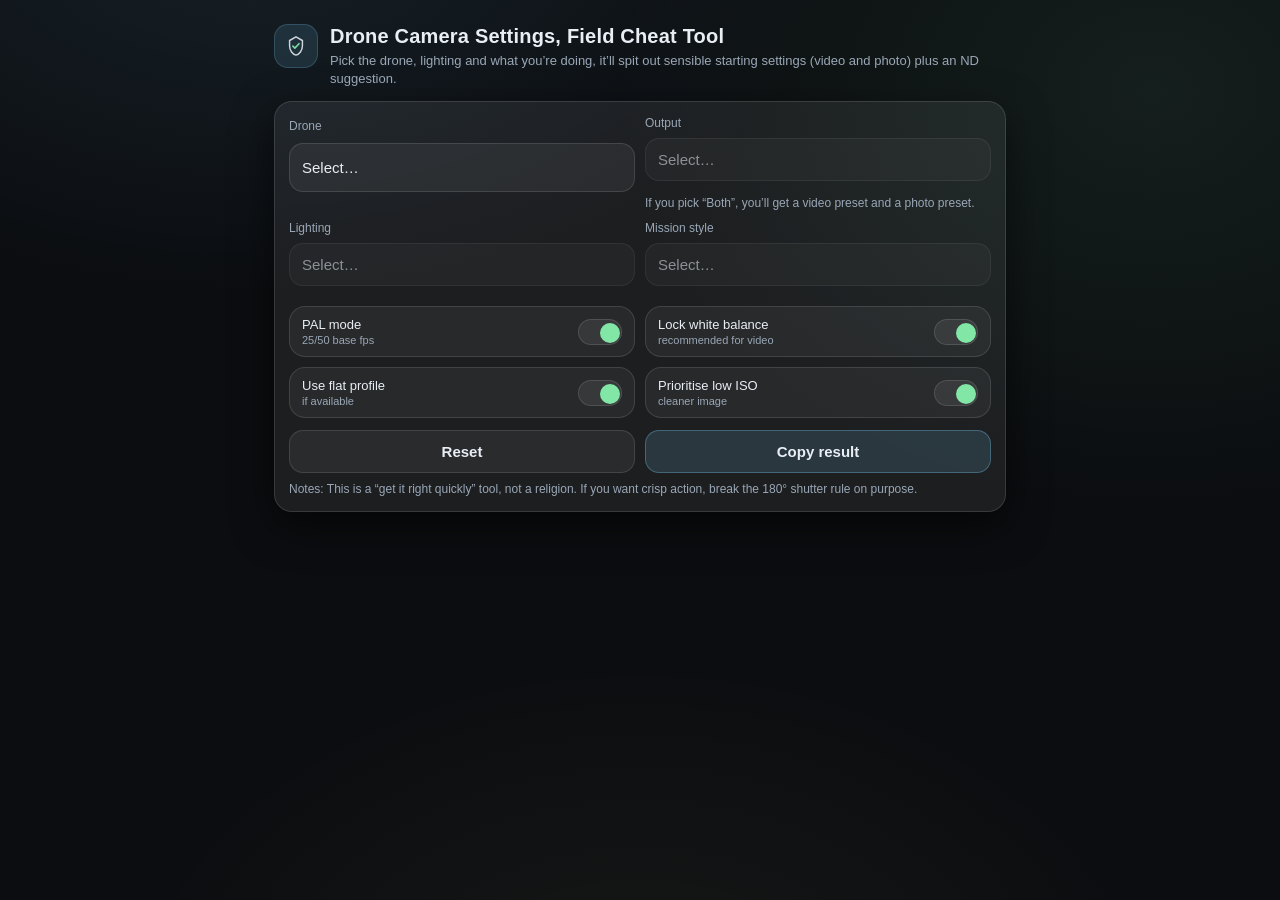
==== index.html @ ad748550 "Create index.html" ====
<!doctype html>
<html lang="en-GB">
<head>
  <meta charset="utf-8" />
  <meta name="viewport" content="width=device-width, initial-scale=1" />
  <title>Drone Camera Settings Field Tool</title>
  <meta name="theme-color" content="#0b0d10" />

  <style>
    :root{
      --bg:#0b0d10;
      --fg:#e9eef5;
      --muted:#9aa7b6;
      --card:rgba(255,255,255,0.07);
      --card2:rgba(255,255,255,0.05);
      --border:rgba(255,255,255,0.12);
      --accent:#7dd3fc;
      --ok:#86efac;
      --warn:#fde68a;
      --bad:#fca5a5;
      --shadow: 0 14px 40px rgba(0,0,0,.55);
      --radius: 18px;
    }

    *{ box-sizing:border-box; }
    html,body{ height:100%; }
    body{
      margin:0;
      font-family: -apple-system, BlinkMacSystemFont, "Segoe UI", Roboto, Inter, Helvetica, Arial, sans-serif;
      background:
        radial-gradient(1100px 700px at 20% -10%, rgba(125,211,252,.10), transparent 55%),
        radial-gradient(900px 700px at 90% 10%, rgba(134,239,172,.08), transparent 60%),
        radial-gradient(900px 700px at 50% 120%, rgba(253,230,138,.06), transparent 60%),
        var(--bg);
      color: var(--fg);
    }

    .wrap{
      max-width: 760px;
      margin: 0 auto;
      padding: 18px 14px 28px;
    }

    header{
      display:flex;
      align-items:flex-start;
      gap:12px;
      margin: 6px 0 14px;
    }

    .badge{
      width:44px; height:44px;
      border-radius: 14px;
      background: rgba(125,211,252,.12);
      border: 1px solid rgba(125,211,252,.20);
      display:grid;
      place-items:center;
      flex: 0 0 auto;
    }
    .badge svg{ opacity:.95 }

    h1{
      font-size: 18px;
      margin:0;
      line-height: 1.2;
      letter-spacing: .2px;
    }
    .sub{
      margin:4px 0 0;
      color: var(--muted);
      font-size: 13px;
      line-height: 1.35;
    }

    .card{
      background: var(--card);
      border: 1px solid var(--border);
      border-radius: var(--radius);
      box-shadow: var(--shadow);
      padding: 14px;
    }

    .grid{
      display:grid;
      grid-template-columns: 1fr;
      gap: 10px;
    }

    .row{
      display:grid;
      grid-template-columns: 1fr;
      gap: 8px;
    }

    label{
      font-size: 12px;
      color: var(--muted);
      display:flex;
      align-items:center;
      justify-content:space-between;
      gap: 10px;
    }

    select, button, input[type="text"]{
      width:100%;
      appearance:none;
      border-radius: 14px;
      border: 1px solid var(--border);
      background: rgba(255,255,255,0.06);
      color: var(--fg);
      padding: 12px 12px;
      font-size: 15px;
      outline: none;
    }

    select:disabled{
      opacity: .55;
    }

    .hint{
      font-size: 12px;
      color: var(--muted);
      margin-top: 6px;
      line-height: 1.35;
    }

    .toggles{
      display:grid;
      grid-template-columns: 1fr 1fr;
      gap: 10px;
      margin-top: 10px;
    }

    .toggle{
      background: var(--card2);
      border: 1px solid var(--border);
      border-radius: 16px;
      padding: 10px 12px;
      display:flex;
      align-items:center;
      justify-content:space-between;
      gap: 10px;
      min-height: 48px;
    }
    .toggle .t-title{
      display:flex;
      flex-direction:column;
      gap:2px;
    }
    .toggle .t-title span:first-child{
      font-size: 13px;
      color: var(--fg);
    }
    .toggle .t-title span:last-child{
      font-size: 11px;
      color: var(--muted);
    }

    .switch{
      position:relative;
      width: 44px;
      height: 26px;
      border-radius: 999px;
      border: 1px solid var(--border);
      background: rgba(255,255,255,0.07);
      flex: 0 0 auto;
    }
    .switch input{
      opacity:0;
      width:0; height:0;
      position:absolute;
    }
    .knob{
      position:absolute;
      top: 3px; left: 3px;
      width: 20px; height: 20px;
      border-radius: 999px;
      background: rgba(233,238,245,.92);
      transition: transform .18s ease;
    }
    .switch input:checked + .knob{
      transform: translateX(18px);
      background: rgba(134,239,172,.95);
    }

    .actions{
      display:flex;
      gap: 10px;
      margin-top: 12px;
    }
    .btn{
      cursor:pointer;
      border: 1px solid rgba(125,211,252,.30);
      background: rgba(125,211,252,.14);
      font-weight: 600;
    }
    .btn.secondary{
      border-color: var(--border);
      background: rgba(255,255,255,0.06);
      font-weight: 600;
    }
    .btn:active{ transform: translateY(1px); }

    .result{
      margin-top: 12px;
      padding: 14px;
      border-radius: var(--radius);
      border: 1px solid var(--border);
      background: rgba(0,0,0,.22);
    }

    .result h2{
      margin:0 0 10px;
      font-size: 15px;
      letter-spacing: .2px;
    }

    .chips{
      display:flex;
      flex-wrap: wrap;
      gap: 8px;
      margin-bottom: 10px;
    }
    .chip{
      font-size: 12px;
      padding: 6px 10px;
      border-radius: 999px;
      border: 1px solid var(--border);
      background: rgba(255,255,255,0.06);
      color: var(--fg);
    }
    .chip.ok{ border-color: rgba(134,239,172,.35); background: rgba(134,239,172,.12); }
    .chip.warn{ border-color: rgba(253,230,138,.35); background: rgba(253,230,138,.10); }
    .chip.bad{ border-color: rgba(252,165,165,.35); background: rgba(252,165,165,.10); }

    .kv{
      display:grid;
      grid-template-columns: 1fr;
      gap: 8px;
    }
    .kv .line{
      display:flex;
      justify-content:space-between;
      gap: 10px;
      padding: 10px 12px;
      border-radius: 14px;
      background: rgba(255,255,255,0.05);
      border: 1px solid rgba(255,255,255,0.08);
    }
    .k{
      color: var(--muted);
      font-size: 13px;
    }
    .v{
      font-size: 14px;
      font-weight: 650;
      text-align:right;
    }

    .notes{
      margin-top: 10px;
      font-size: 13px;
      line-height: 1.45;
      color: var(--muted);
    }

    .small{
      font-size: 12px;
      color: var(--muted);
      margin-top: 8px;
      line-height: 1.35;
    }

    @media (min-width: 720px){
      h1{ font-size: 20px; }
      .grid{ grid-template-columns: 1fr 1fr; }
      .row.full{ grid-column: 1 / -1; }
      .kv{ grid-template-columns: 1fr 1fr; }
    }
  </style>
</head>

<body>
  <div class="wrap">
    <header>
      <div class="badge" aria-hidden="true">
        <svg width="22" height="22" viewBox="0 0 24 24" fill="none">
          <path d="M12 2l7 4v6c0 5-3.5 9-7 10-3.5-1-7-5-7-10V6l7-4z" stroke="rgba(233,238,245,.92)" stroke-width="1.6"/>
          <path d="M8.6 12.2l2.1 2.1 4.6-4.8" stroke="rgba(134,239,172,.95)" stroke-width="1.8" stroke-linecap="round" stroke-linejoin="round"/>
        </svg>
      </div>
      <div>
        <h1>Drone Camera Settings, Field Cheat Tool</h1>
        <p class="sub">Pick the drone, lighting and what you’re doing, it’ll spit out sensible starting settings (video and photo) plus an ND suggestion.</p>
      </div>
    </header>

    <div class="card">
      <div class="grid">
        <div class="row">
          <label for="drone">Drone</label>
          <select id="drone">
            <option value="">Select…</option>
            <option value="mini1">Mavic Mini Mk1</option>
            <option value="neo2">Neo Mk2</option>
            <option value="mini3p">Mini 3 Pro</option>
            <option value="mini5p">Mini 5 Pro</option>
            <option value="m4dt">Matrice 4DT</option>
          </select>
          <div id="droneHint" class="hint"></div>
        </div>

        <div class="row">
          <label for="mode">Output</label>
          <select id="mode" disabled>
            <option value="">Select…</option>
            <option value="video">Video</option>
            <option value="photo">Photo</option>
            <option value="both">Both</option>
          </select>
          <div class="hint">If you pick “Both”, you’ll get a video preset and a photo preset.</div>
        </div>

        <div class="row">
          <label for="lighting">Lighting</label>
          <select id="lighting" disabled>
            <option value="">Select…</option>
            <option value="bright">Bright sun / snow glare</option>
            <option value="mixed">Sun + clouds (changeable)</option>
            <option value="overcast">Overcast</option>
            <option value="golden">Golden hour</option>
            <option value="dusk">Dusk / low light</option>
            <option value="night">Night (street lights etc.)</option>
          </select>
        </div>

        <div class="row">
          <label for="mission">Mission style</label>
          <select id="mission" disabled>
            <option value="">Select…</option>
            <option value="cinematic">Cinematic (slow, smooth)</option>
            <option value="trackingSlow">Tracking subject (walking, gentle follow)</option>
            <option value="trackingFast">Tracking subject (cars, fast movement)</option>
            <option value="actionCrisp">Action crisp (short shutter, less blur)</option>
            <option value="landscapePhoto">Landscape / stills</option>
            <option value="nightVideo">Night video (accept limitations)</option>
          </select>
        </div>

        <div class="row full">
          <div class="toggles">
            <div class="toggle" title="PAL prefers 25/50 fps, NTSC prefers 30/60 fps.">
              <div class="t-title">
                <span>PAL mode</span>
                <span>25/50 base fps</span>
              </div>
              <label class="switch" aria-label="PAL mode">
                <input id="palToggle" type="checkbox" checked />
                <span class="knob"></span>
              </label>
            </div>

            <div class="toggle" title="Lock white balance for video to avoid colour shifts mid-clip.">
              <div class="t-title">
                <span>Lock white balance</span>
                <span>recommended for video</span>
              </div>
              <label class="switch" aria-label="Lock white balance">
                <input id="wbToggle" type="checkbox" checked />
                <span class="knob"></span>
              </label>
            </div>

            <div class="toggle" title="Use D-Log M / D-Cinelike if the drone supports it, otherwise normal.">
              <div class="t-title">
                <span>Use flat profile</span>
                <span>if available</span>
              </div>
              <label class="switch" aria-label="Use flat profile">
                <input id="flatToggle" type="checkbox" checked />
                <span class="knob"></span>
              </label>
            </div>

            <div class="toggle" title="If on, we will favour keeping ISO down and suggest ND more aggressively for video.">
              <div class="t-title">
                <span>Prioritise low ISO</span>
                <span>cleaner image</span>
              </div>
              <label class="switch" aria-label="Prioritise low ISO">
                <input id="isoToggle" type="checkbox" checked />
                <span class="knob"></span>
              </label>
            </div>
          </div>
        </div>
      </div>

      <div class="actions">
        <button id="resetBtn" class="btn secondary" type="button">Reset</button>
        <button id="copyBtn" class="btn" type="button" disabled>Copy result</button>
      </div>

      <div id="result" class="result" style="display:none;">
        <h2>Recommended starting settings</h2>
        <div id="chips" class="chips"></div>
        <div class="kv" id="kv"></div>
        <div class="notes" id="notes"></div>
        <div class="small" id="specs"></div>
      </div>

      <div class="small">
        Notes: This is a “get it right quickly” tool, not a religion. If you want crisp action, break the 180° shutter rule on purpose.
      </div>
    </div>
  </div>

  <script>
    // ------------------------------------------------------------
    // Drone spec notes (from DJI official support/spec pages where possible)
    // Keep these as "guidance", not gospel.
    // ------------------------------------------------------------
    const DRONES = {
      mini1: {
        name: "Mavic Mini Mk1",
        sensor: "1/2.3\" CMOS, 12MP",
        aperture: "f/2.8 (fixed)",
        log: "No (normal profile)",
        maxVideo: "2.7K 25/30, 1080p up to 60",
        nd: "Aftermarket only",
        notes: "Great for daylight, keep ISO low. 2.7K is your quality ceiling.",
        photoRaw: "No RAW (JPEG only on Mk1 in DJI Fly)",
        wbTip: "Lock WB for video to avoid pulsing colour."
      },
      neo2: {
        name: "Neo Mk2",
        sensor: "1/2\" CMOS, 12MP",
        aperture: "f/2.2 (fixed)",
        log: "Unknown/limited (treat as normal profile)",
        maxVideo: "4K up to 60",
        nd: "Aftermarket available",
        notes: "Small drone, small sensor, it’s a daylight/social tool. Don’t chase miracles at night.",
        photoRaw: "Likely JPEG (check your app options)",
        wbTip: "Lock WB if you can, Neo-style cameras can drift on Auto."
      },
      mini3p: {
        name: "Mini 3 Pro",
        sensor: "1/1.3\" CMOS",
        aperture: "f/1.7 (fixed)",
        log: "D-Cinelike (yes), D-Log (no)",
        maxVideo: "4K up to 60",
        nd: "Aftermarket / third-party",
        notes: "Very capable. f/1.7 means you’ll want ND fast in daylight if using 180° shutter.",
        photoRaw: "RAW supported (DNG)",
        wbTip: "Lock WB for clean grading, especially in D-Cinelike."
      },
      mini5p: {
        name: "Mini 5 Pro",
        sensor: "1\" CMOS, 50MP",
        aperture: "f/1.8 (fixed)",
        log: "D-Log M / HLG (per DJI specs)",
        maxVideo: "Up to 4K (high fps supported)",
        nd: "DJI Fly More ND kit (assumed available)",
        notes: "Big sensor for a mini, still benefits from ND to keep motion natural.",
        photoRaw: "RAW supported",
        wbTip: "Lock WB, shoot flat if you’ll grade."
      },
      m4dt: {
        name: "Matrice 4DT",
        sensor: "Multi-camera payload (wide + tele variants)",
        aperture: "Depends on camera (some very wide apertures)",
        log: "Enterprise profiles vary",
        maxVideo: "Depends on camera",
        nd: "Typically no consumer ND workflow, expose carefully",
        notes: "Treat as an ops platform. For ‘pretty’ footage, keep it conservative and stable.",
        photoRaw: "Depends on capture mode",
        wbTip: "Lock WB if you’re producing client-facing video clips."
      }
    };

    // ------------------------------------------------------------
    // UI elements
    // ------------------------------------------------------------
    const elDrone = document.getElementById("drone");
    const elMode = document.getElementById("mode");
    const elLighting = document.getElementById("lighting");
    const elMission = document.getElementById("mission");
    const elDroneHint = document.getElementById("droneHint");

    const palToggle = document.getElementById("palToggle");
    const wbToggle = document.getElementById("wbToggle");
    const flatToggle = document.getElementById("flatToggle");
    const isoToggle = document.getElementById("isoToggle");

    const result = document.getElementById("result");
    const chips = document.getElementById("chips");
    const kv = document.getElementById("kv");
    const notes = document.getElementById("notes");
    const specs = document.getElementById("specs");

    const resetBtn = document.getElementById("resetBtn");
    const copyBtn = document.getElementById("copyBtn");

    // ------------------------------------------------------------
    // Helpers
    // ------------------------------------------------------------
    function clamp(n, min, max){ return Math.max(min, Math.min(max, n)); }

    function roundShutter(target){
      // Round to common shutter values used on DJI
      const common = [30,40,50,60,80,100,120,160,200,240,250,320,400,500,640,800,1000,1600,2000,3200,4000,8000];
      // target is denominator (e.g. 50 -> 1/50)
      let best = common[0];
      let bestDiff = Math.abs(common[0] - target);
      for (const v of common){
        const d = Math.abs(v - target);
        if (d < bestDiff){ best = v; bestDiff = d; }
      }
      return best;
    }

    function baseFps(){
      // PAL: 25/50. NTSC: 30/60.
      return palToggle.checked ? 25 : 30;
    }

    function fmtShutter(den){ return `1/${den}`; }

    function chip(text, kind){
      const div = document.createElement("div");
      div.className = `chip ${kind || ""}`.trim();
      div.textContent = text;
      return div;
    }

    function line(k, v){
      const div = document.createElement("div");
      div.className = "line";
      div.innerHTML = `<div class="k">${k}</div><div class="v">${v}</div>`;
      return div;
    }

    function supportsFlatProfile(droneKey){
      const log = (DRONES[droneKey]?.log || "").toLowerCase();
      return log.includes("d-log") || log.includes("d-cinelike") || log.includes("hlg");
    }

    function pickProfile(droneKey){
      if (!flatToggle.checked) return "Normal";
      if (!supportsFlatProfile(droneKey)) return "Normal";
      // Prefer D-Log M if available, else D-Cinelike, else HLG.
      const log = DRONES[droneKey].log || "";
      if (log.includes("D-Log M") || log.toLowerCase().includes("d-log m")) return "D-Log M";
      if (log.toLowerCase().includes("d-cinelike")) return "D-Cinelike";
      if (log.toLowerCase().includes("hlg")) return "HLG";
      return "Normal";
    }

    function wbSuggestion(lighting){
      if (!wbToggle.checked) return "Auto (not recommended for video)";
      // Rough Kelvin starting points
      switch(lighting){
        case "bright": return "Lock WB ~5600K (sunny)";
        case "mixed": return "Lock WB ~5600–6000K (pick one and stick to it)";
        case "overcast": return "Lock WB ~6500K (cloudy)";
        case "golden": return "Lock WB ~4500–5200K (golden hour)";
        case "dusk": return "Lock WB ~4200–5200K (tweak to taste)";
        case "night": return "Lock WB ~3200–4200K (street lights vary)";
        default: return "Lock white balance";
      }
    }

    function ndSuggestion(lighting, mission, droneKey){
      // Simple, field-usable ND table. Assumes fixed aperture and 180° shutter in daylight.
      // If user picks crisp action (short shutter), ND may be reduced.
      const hasConsumerNDKit = (droneKey === "mini5p");
      const wantsCrisp = (mission === "actionCrisp");
      const wantsNight = (lighting === "night" || lighting === "dusk");

      if (wantsNight) return "No ND (remove filters, keep light)";

      let nd;
      switch(lighting){
        case "bright":
          nd = wantsCrisp ? "ND16–ND32" : "ND32–ND64";
          break;
        case "mixed":
          nd = wantsCrisp ? "ND8–ND16" : "ND16–ND32";
          break;
        case "overcast":
          nd = wantsCrisp ? "ND4–ND8" : "ND8–ND16";
          break;
        case "golden":
          nd = wantsCrisp ? "ND4" : "ND4–ND8";
          break;
        default:
          nd = "No ND";
      }

      if (hasConsumerNDKit){
        return `${nd} (from Fly More ND kit where possible)`;
      }
      return `${nd} (if you have one)`;
    }

    function isoSuggestion(lighting, mission, droneKey){
      // Conservative ISO guidance; small sensors suffer quickly.
      // Mini 5 Pro + Mini 3 Pro can tolerate a bit more, still keep it sensible.
      const biggishSensor = (droneKey === "mini3p" || droneKey === "mini5p");
      const night = (lighting === "night");
      const dusk = (lighting === "dusk");
      const overcast = (lighting === "overcast" || lighting === "mixed");
      const bright = (lighting === "bright" || lighting === "golden");

      if (bright) return "ISO 100 (cap 200 if Auto)";

      if (overcast){
        return biggishSensor ? "ISO 100–400" : "ISO 100–200 (try to stay low)";
      }

      if (dusk){
        return biggishSensor ? "ISO 400–800 (cap 800)" : "ISO 200–800 (cap 800, accept noise)";
      }

      if (night){
        return biggishSensor ? "ISO 800–1600 (cap 1600 if possible)" : "ISO 800+ (expect noise, keep motion slow)";
      }

      return "ISO 100–400";
    }

    function pickFps(mission, droneKey){
      const base = baseFps();

      // Basic intent:
      // - Cinematic / tracking slow / night: base fps (25 or 30)
      // - Tracking fast: double base (50 or 60) if likely available
      // - Crisp action: double base (50/60) or higher if available, but we won’t assume
      // - Landscape photo: n/a
      if (mission === "landscapePhoto") return null;

      if (mission === "trackingFast" || mission === "actionCrisp"){
        return base * 2; // 50/60
      }

      // For Neo 2 etc, base is fine.
      return base;
    }

    function shutterForMission(fps, mission){
      if (!fps) return null;

      // 180° shutter by default: 1/(2*fps)
      const cinematicDen = roundShutter(2 * fps);

      // If crisp action, shorten shutter: roughly 1/(4*fps) as a starting point
      if (mission === "actionCrisp"){
        const crispDen = roundShutter(4 * fps);
        return { den: crispDen, rule: "Crisp action (short shutter)" };
      }

      // Night video: keep 180° to preserve light, even accept blur
      if (mission === "nightVideo"){
        return { den: cinematicDen, rule: "Night (stick near 180° for light)" };
      }

      return { den: cinematicDen, rule: "180° rule (natural motion blur)" };
    }

    function exposureNotes(lighting, mission){
      const arr = [];
      if (lighting === "bright") arr.push("Watch highlights (snow/sky), use zebras/histogram if you’ve got them.");
      if (lighting === "mixed") arr.push("Set exposure for the subject, not the brightest cloud, re-check every few minutes.");
      if (lighting === "night") arr.push("Fly slower than feels natural, avoid fast yaw, it turns into mush quickly.");
      if (mission === "cinematic") arr.push("Use slow yaw, gentle stick curves, and keep gimbal movement lazy.");
      if (mission === "trackingFast") arr.push("Prioritise keeping the subject exposed, background can clip if needed.");
      if (mission === "actionCrisp") arr.push("Short shutter can look ‘staccato’, that’s the point.");
      return arr;
    }

    function photoPreset(lighting, droneKey){
      // Straightforward photo guidance.
      const raw = DRONES[droneKey]?.photoRaw || "Depends on model";
      const base = [];
      base.push(["Format", raw.includes("RAW") ? "RAW (DNG) if available" : "Highest quality available"]);
      base.push(["ISO", "ISO 100 (raise only if you must)"]);
      base.push(["WB", lighting === "night" ? "Try 3200–4200K" : "Daylight/Cloudy to match scene"]);
      base.push(["Mode", "Single + AEB (3–5 frames) for HDR scenes"]);
      base.push(["Focus", "Tap to focus, then lock if possible"]);
      base.push(["Tip", "If it’s windy, take multiple shots and pick the sharpest."]);
      return base;
    }

    function buildResult(){
      const droneKey = elDrone.value;
      const mode = elMode.value;
      const lighting = elLighting.value;
      const mission = elMission.value;

      if (!droneKey || !mode || !lighting || !mission) {
        result.style.display = "none";
        copyBtn.disabled = true;
        return;
      }

      const d = DRONES[droneKey];
      const profile = pickProfile(droneKey);

      // Build chips
      chips.innerHTML = "";
      chips.appendChild(chip(d.name, "ok"));
      chips.appendChild(chip(palToggle.checked ? "PAL 25/50" : "NTSC 30/60", "warn"));
      chips.appendChild(chip(profile, supportsFlatProfile(droneKey) ? "ok" : "warn"));
      if (wbToggle.checked) chips.appendChild(chip("WB locked", "ok"));
      else chips.appendChild(chip("WB auto", "warn"));

      kv.innerHTML = "";
      notes.innerHTML = "";
      specs.textContent = "";

      const noteLines = [];

      // VIDEO preset
      if (mode === "video" || mode === "both"){
        const fps = pickFps(mission, droneKey);
        const shutter = shutterForMission(fps, mission);
        const iso = isoSuggestion(lighting, mission, droneKey);
        const nd = ndSuggestion(lighting, mission, droneKey);
        const wb = wbSuggestion(lighting);

        kv.appendChild(line("Video profile", profile));
        kv.appendChild(line("Frame rate", fps ? `${fps} fps` : "n/a"));
        kv.appendChild(line("Shutter speed", shutter ? `${fmtShutter(shutter.den)} (${shutter.rule})` : "n/a"));
        kv.appendChild(line("ISO target", iso));
        kv.appendChild(line("ND filter", nd));
        kv.appendChild(line("White balance", wb));

        if (isoToggle.checked){
          noteLines.push("Low ISO priority: if exposure is off, fix it with ND and shutter (within reason) before you start cranking ISO.");
        }
      }

      // PHOTO preset
      if (mode === "photo" || mode === "both"){
        const photo = photoPreset(lighting, droneKey);
        for (const [k,v] of photo){
          kv.appendChild(line(`Photo: ${k}`, v));
        }
      }

      // Common notes
      const exp = exposureNotes(lighting, mission);
      for (const n of exp) noteLines.push(n);

      // Drone-specific notes
      if (d.notes) noteLines.push(d.notes);

      // Add a couple of consistent “field rules”
      noteLines.push("If you’re grading later, expose to protect highlights, you can lift shadows more safely than clipped sky.");
      noteLines.push("Do a 3-second test clip, check it, then commit. Saves you flying home with regret.");

      notes.innerHTML = "<ul style='margin:8px 0 0; padding-left: 18px;'>" +
        noteLines.map(x => `<li>${x}</li>`).join("") +
        "</ul>";

      specs.textContent =
        `Camera notes: ${d.sensor} • ${d.aperture} • Max video: ${d.maxVideo} • Flat profile: ${d.log} • ND: ${d.nd}`;

      result.style.display = "block";
      copyBtn.disabled = false;

      // Save state for next time (handy in the field)
      const state = {
        droneKey, mode, lighting, mission,
        pal: palToggle.checked, wb: wbToggle.checked,
        flat: flatToggle.checked, iso: isoToggle.checked
      };
      try{ localStorage.setItem("fieldToolState", JSON.stringify(state)); }catch(e){}
    }

    function setEnabled(){
      elMode.disabled = !elDrone.value;
      elLighting.disabled = !elMode.value;
      elMission.disabled = !elLighting.value;

      if (!elDrone.value){
        elDroneHint.textContent = "";
      } else {
        const d = DRONES[elDrone.value];
        elDroneHint.textContent = `${d.sensor}, ${d.aperture}.`;
      }
    }

    function resetAll(){
      elDrone.value = "";
      elMode.value = "";
      elLighting.value = "";
      elMission.value = "";
      palToggle.checked = true;
      wbToggle.checked = true;
      flatToggle.checked = true;
      isoToggle.checked = true;

      setEnabled();
      buildResult();

      try{ localStorage.removeItem("fieldToolState"); }catch(e){}
    }

    function loadState(){
      try{
        const raw = localStorage.getItem("fieldToolState");
        if (!raw) return;
        const s = JSON.parse(raw);
        if (s.droneKey) elDrone.value = s.droneKey;
        setEnabled();
        if (s.mode) elMode.value = s.mode;
        setEnabled();
        if (s.lighting) elLighting.value = s.lighting;
        setEnabled();
        if (s.mission) elMission.value = s.mission;

        if (typeof s.pal === "boolean") palToggle.checked = s.pal;
        if (typeof s.wb === "boolean") wbToggle.checked = s.wb;
        if (typeof s.flat === "boolean") flatToggle.checked = s.flat;
        if (typeof s.iso === "boolean") isoToggle.checked = s.iso;

        buildResult();
      }catch(e){}
    }

    function copyResult(){
      const droneKey = elDrone.value;
      const mode = elMode.value;
      const lighting = elLighting.value;
      const mission = elMission.value;
      const d = DRONES[droneKey];
      const profile = pickProfile(droneKey);

      const parts = [];
      parts.push(`Drone: ${d.name}`);
      parts.push(`Output: ${mode}`);
      parts.push(`Lighting: ${elLighting.options[elLighting.selectedIndex].text}`);
      parts.push(`Mission: ${elMission.options[elMission.selectedIndex].text}`);
      parts.push(`System: ${palToggle.checked ? "PAL (25/50)" : "NTSC (30/60)"}`);
      parts.push(`Profile: ${profile}`);
      parts.push(`WB: ${wbSuggestion(lighting)}`);
      if (mode === "video" || mode === "both"){
        const fps = pickFps(mission, droneKey);
        const sh = shutterForMission(fps, mission);
        parts.push(`FPS: ${fps} fps`);
        parts.push(`Shutter: ${fmtShutter(sh.den)} (${sh.rule})`);
        parts.push(`ISO: ${isoSuggestion(lighting, mission, droneKey)}`);
        parts.push(`ND: ${ndSuggestion(lighting, mission, droneKey)}`);
      }
      if (mode === "photo" || mode === "both"){
        parts.push(`Photo: ISO 100, RAW if available, AEB for HDR scenes`);
      }

      const text = parts.join("\n");
      navigator.clipboard.writeText(text).then(() => {
        copyBtn.textContent = "Copied";
        setTimeout(() => copyBtn.textContent = "Copy result", 900);
      }).catch(() => {
        alert("Couldn’t copy (browser blocked). You can long-press and select text in the result area instead.");
      });
    }

    // ------------------------------------------------------------
    // Events
    // ------------------------------------------------------------
    elDrone.addEventListener("change", () => {
      setEnabled();
      // Clear downstream selections for sanity
      elMode.value = "";
      elLighting.value = "";
      elMission.value = "";
      setEnabled();
      buildResult();
    });

    elMode.addEventListener("change", () => {
      elLighting.value = "";
      elMission.value = "";
      setEnabled();
      buildResult();
    });

    elLighting.addEventListener("change", () => {
      elMission.value = "";
      setEnabled();
      buildResult();
    });

    elMission.addEventListener("change", buildResult);

    [palToggle, wbToggle, flatToggle, isoToggle].forEach(t => t.addEventListener("change", buildResult));

    resetBtn.addEventListener("click", resetAll);
    copyBtn.addEventListener("click", copyResult);

    // Initial enable state + load saved state
    setEnabled();
    loadState();
  </script>
</body>
</html>
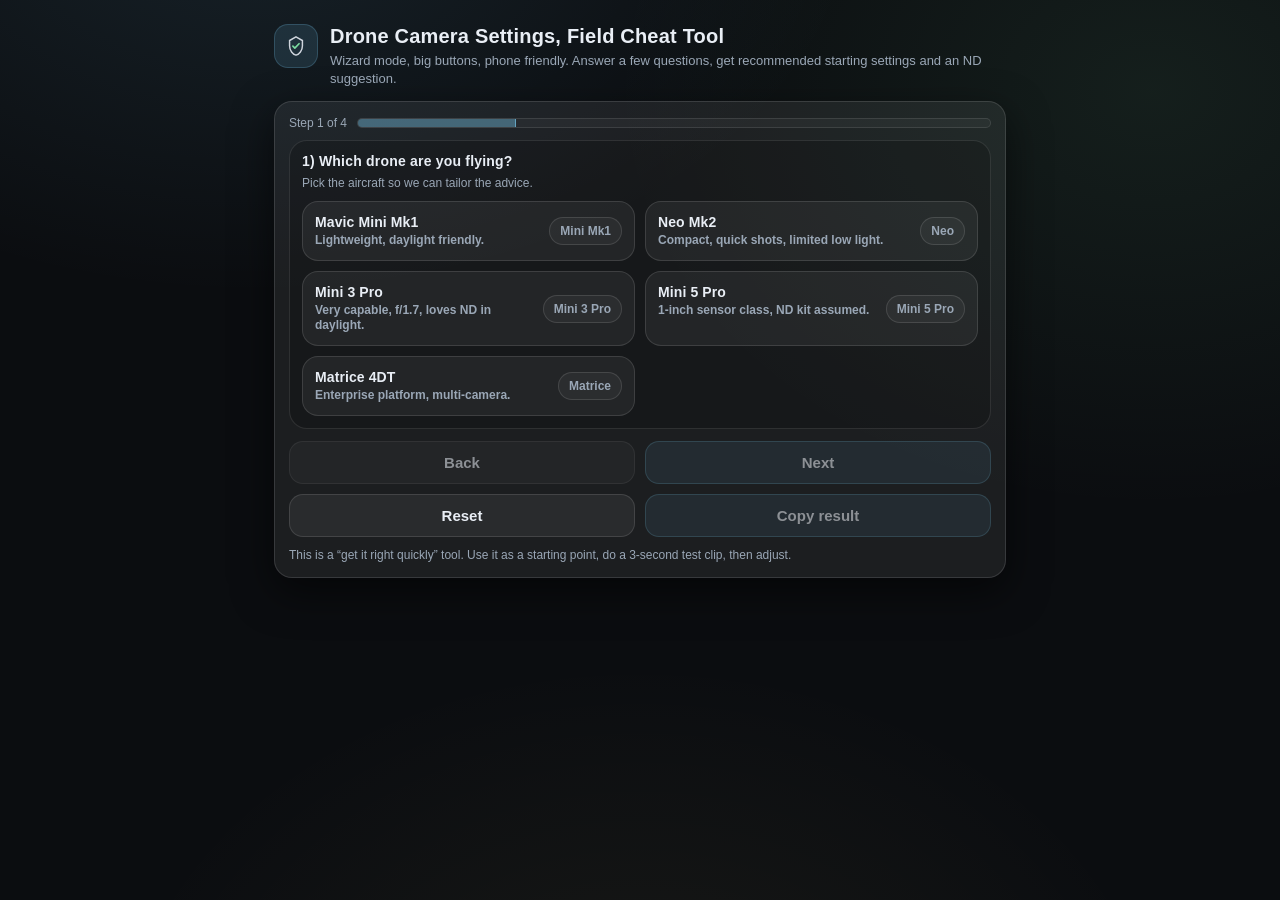
==== commit c0fe4d5a: "Update index.html" ====
--- a/index.html
+++ b/index.html
@@ -80,28 +80,183 @@
       padding: 14px;
     }
 
-    .grid{
-      display:grid;
-      grid-template-columns: 1fr;
-      gap: 10px;
-    }
-
-    .row{
-      display:grid;
-      grid-template-columns: 1fr;
-      gap: 8px;
-    }
-
-    label{
-      font-size: 12px;
-      color: var(--muted);
+    /* Progress */
+    .progressRow{
       display:flex;
       align-items:center;
       justify-content:space-between;
       gap: 10px;
-    }
-
-    select, button, input[type="text"]{
+      margin-bottom: 10px;
+    }
+    .progressText{
+      font-size: 12px;
+      color: var(--muted);
+    }
+    .bar{
+      flex: 1 1 auto;
+      height: 10px;
+      border-radius: 999px;
+      border: 1px solid rgba(255,255,255,0.10);
+      background: rgba(255,255,255,0.04);
+      overflow:hidden;
+    }
+    .bar > div{
+      height:100%;
+      width: 0%;
+      background: rgba(125,211,252,.35);
+      border-right: 1px solid rgba(125,211,252,.55);
+      transition: width .18s ease;
+    }
+
+    /* Step */
+    .step{
+      display:none;
+      padding: 12px;
+      border-radius: var(--radius);
+      border: 1px solid rgba(255,255,255,0.10);
+      background: rgba(0,0,0,.18);
+      margin-bottom: 10px;
+    }
+    .step.active{ display:block; }
+
+    .stepTitle{
+      font-size: 14px;
+      margin: 0 0 6px;
+      letter-spacing: .2px;
+    }
+    .stepHint{
+      color: var(--muted);
+      font-size: 12px;
+      margin: 0 0 10px;
+      line-height: 1.35;
+    }
+
+    /* Big option buttons */
+    .options{
+      display:grid;
+      grid-template-columns: 1fr;
+      gap: 10px;
+    }
+
+    .optBtn{
+      appearance:none;
+      -webkit-tap-highlight-color: transparent;
+      width:100%;
+      text-align:left;
+      border-radius: 16px;
+      border: 1px solid var(--border);
+      background: rgba(255,255,255,0.06);
+      color: var(--fg);
+      padding: 12px 12px;
+      cursor:pointer;
+      display:flex;
+      align-items:flex-start;
+      justify-content:space-between;
+      gap: 12px;
+      min-height: 54px;
+    }
+    .optBtn:active{ transform: translateY(1px); }
+    .optBtn .t{
+      display:flex;
+      flex-direction:column;
+      gap: 3px;
+    }
+    .optBtn .t b{
+      font-size: 14px;
+      letter-spacing: .1px;
+    }
+    .optBtn .t span{
+      font-size: 12px;
+      color: var(--muted);
+      line-height: 1.25;
+    }
+    .optBtn .pill{
+      flex: 0 0 auto;
+      font-size: 12px;
+      padding: 6px 10px;
+      border-radius: 999px;
+      border: 1px solid rgba(255,255,255,0.12);
+      background: rgba(255,255,255,0.04);
+      color: var(--muted);
+      align-self:center;
+    }
+
+    .optBtn.selected{
+      border-color: rgba(125,211,252,.35);
+      background: rgba(125,211,252,.10);
+    }
+    .optBtn.selected .pill{
+      border-color: rgba(134,239,172,.35);
+      background: rgba(134,239,172,.10);
+      color: var(--fg);
+    }
+
+    /* Toggles */
+    .toggles{
+      display:grid;
+      grid-template-columns: 1fr 1fr;
+      gap: 10px;
+      margin-top: 10px;
+    }
+    .toggle{
+      background: var(--card2);
+      border: 1px solid var(--border);
+      border-radius: 16px;
+      padding: 10px 12px;
+      display:flex;
+      align-items:center;
+      justify-content:space-between;
+      gap: 10px;
+      min-height: 52px;
+    }
+    .toggle .t-title{
+      display:flex;
+      flex-direction:column;
+      gap:2px;
+    }
+    .toggle .t-title span:first-child{
+      font-size: 13px;
+      color: var(--fg);
+    }
+    .toggle .t-title span:last-child{
+      font-size: 11px;
+      color: var(--muted);
+    }
+
+    .switch{
+      position:relative;
+      width: 44px;
+      height: 26px;
+      border-radius: 999px;
+      border: 1px solid var(--border);
+      background: rgba(255,255,255,0.07);
+      flex: 0 0 auto;
+    }
+    .switch input{
+      opacity:0;
+      width:0; height:0;
+      position:absolute;
+    }
+    .knob{
+      position:absolute;
+      top: 3px; left: 3px;
+      width: 20px; height: 20px;
+      border-radius: 999px;
+      background: rgba(233,238,245,.92);
+      transition: transform .18s ease;
+    }
+    .switch input:checked + .knob{
+      transform: translateX(18px);
+      background: rgba(134,239,172,.95);
+    }
+
+    /* Nav */
+    .nav{
+      display:flex;
+      gap: 10px;
+      margin-top: 12px;
+    }
+    button{
       width:100%;
       appearance:none;
       border-radius: 14px;
@@ -111,110 +266,29 @@
       padding: 12px 12px;
       font-size: 15px;
       outline: none;
-    }
-
-    select:disabled{
-      opacity: .55;
-    }
-
-    .hint{
-      font-size: 12px;
-      color: var(--muted);
-      margin-top: 6px;
-      line-height: 1.35;
-    }
-
-    .toggles{
-      display:grid;
-      grid-template-columns: 1fr 1fr;
-      gap: 10px;
-      margin-top: 10px;
-    }
-
-    .toggle{
-      background: var(--card2);
-      border: 1px solid var(--border);
-      border-radius: 16px;
-      padding: 10px 12px;
-      display:flex;
-      align-items:center;
-      justify-content:space-between;
-      gap: 10px;
-      min-height: 48px;
-    }
-    .toggle .t-title{
-      display:flex;
-      flex-direction:column;
-      gap:2px;
-    }
-    .toggle .t-title span:first-child{
-      font-size: 13px;
-      color: var(--fg);
-    }
-    .toggle .t-title span:last-child{
-      font-size: 11px;
-      color: var(--muted);
-    }
-
-    .switch{
-      position:relative;
-      width: 44px;
-      height: 26px;
-      border-radius: 999px;
-      border: 1px solid var(--border);
-      background: rgba(255,255,255,0.07);
-      flex: 0 0 auto;
-    }
-    .switch input{
-      opacity:0;
-      width:0; height:0;
-      position:absolute;
-    }
-    .knob{
-      position:absolute;
-      top: 3px; left: 3px;
-      width: 20px; height: 20px;
-      border-radius: 999px;
-      background: rgba(233,238,245,.92);
-      transition: transform .18s ease;
-    }
-    .switch input:checked + .knob{
-      transform: translateX(18px);
-      background: rgba(134,239,172,.95);
-    }
-
-    .actions{
-      display:flex;
-      gap: 10px;
-      margin-top: 12px;
-    }
-    .btn{
       cursor:pointer;
+      font-weight: 650;
+    }
+    button:disabled{ opacity:.55; cursor:not-allowed; }
+    .primary{
       border: 1px solid rgba(125,211,252,.30);
       background: rgba(125,211,252,.14);
-      font-weight: 600;
-    }
-    .btn.secondary{
-      border-color: var(--border);
-      background: rgba(255,255,255,0.06);
-      font-weight: 600;
-    }
-    .btn:active{ transform: translateY(1px); }
-
+    }
+
+    /* Result */
     .result{
+      display:none;
       margin-top: 12px;
       padding: 14px;
       border-radius: var(--radius);
       border: 1px solid var(--border);
       background: rgba(0,0,0,.22);
     }
-
     .result h2{
       margin:0 0 10px;
       font-size: 15px;
       letter-spacing: .2px;
     }
-
     .chips{
       display:flex;
       flex-wrap: wrap;
@@ -267,14 +341,13 @@
     .small{
       font-size: 12px;
       color: var(--muted);
-      margin-top: 8px;
+      margin-top: 10px;
       line-height: 1.35;
     }
 
     @media (min-width: 720px){
       h1{ font-size: 20px; }
-      .grid{ grid-template-columns: 1fr 1fr; }
-      .row.full{ grid-column: 1 / -1; }
+      .options{ grid-template-columns: 1fr 1fr; }
       .kv{ grid-template-columns: 1fr 1fr; }
     }
   </style>
@@ -291,117 +364,101 @@
       </div>
       <div>
         <h1>Drone Camera Settings, Field Cheat Tool</h1>
-        <p class="sub">Pick the drone, lighting and what you’re doing, it’ll spit out sensible starting settings (video and photo) plus an ND suggestion.</p>
+        <p class="sub">Wizard mode, big buttons, phone friendly. Answer a few questions, get recommended starting settings and an ND suggestion.</p>
       </div>
     </header>
 
     <div class="card">
-      <div class="grid">
-        <div class="row">
-          <label for="drone">Drone</label>
-          <select id="drone">
-            <option value="">Select…</option>
-            <option value="mini1">Mavic Mini Mk1</option>
-            <option value="neo2">Neo Mk2</option>
-            <option value="mini3p">Mini 3 Pro</option>
-            <option value="mini5p">Mini 5 Pro</option>
-            <option value="m4dt">Matrice 4DT</option>
-          </select>
-          <div id="droneHint" class="hint"></div>
-        </div>
-
-        <div class="row">
-          <label for="mode">Output</label>
-          <select id="mode" disabled>
-            <option value="">Select…</option>
-            <option value="video">Video</option>
-            <option value="photo">Photo</option>
-            <option value="both">Both</option>
-          </select>
-          <div class="hint">If you pick “Both”, you’ll get a video preset and a photo preset.</div>
-        </div>
-
-        <div class="row">
-          <label for="lighting">Lighting</label>
-          <select id="lighting" disabled>
-            <option value="">Select…</option>
-            <option value="bright">Bright sun / snow glare</option>
-            <option value="mixed">Sun + clouds (changeable)</option>
-            <option value="overcast">Overcast</option>
-            <option value="golden">Golden hour</option>
-            <option value="dusk">Dusk / low light</option>
-            <option value="night">Night (street lights etc.)</option>
-          </select>
-        </div>
-
-        <div class="row">
-          <label for="mission">Mission style</label>
-          <select id="mission" disabled>
-            <option value="">Select…</option>
-            <option value="cinematic">Cinematic (slow, smooth)</option>
-            <option value="trackingSlow">Tracking subject (walking, gentle follow)</option>
-            <option value="trackingFast">Tracking subject (cars, fast movement)</option>
-            <option value="actionCrisp">Action crisp (short shutter, less blur)</option>
-            <option value="landscapePhoto">Landscape / stills</option>
-            <option value="nightVideo">Night video (accept limitations)</option>
-          </select>
-        </div>
-
-        <div class="row full">
-          <div class="toggles">
-            <div class="toggle" title="PAL prefers 25/50 fps, NTSC prefers 30/60 fps.">
-              <div class="t-title">
-                <span>PAL mode</span>
-                <span>25/50 base fps</span>
-              </div>
-              <label class="switch" aria-label="PAL mode">
-                <input id="palToggle" type="checkbox" checked />
-                <span class="knob"></span>
-              </label>
+      <div class="progressRow">
+        <div class="progressText" id="progressText">Step 1 of 4</div>
+        <div class="bar" aria-hidden="true"><div id="barFill"></div></div>
+      </div>
+
+      <!-- STEP 1: DRONE -->
+      <section class="step active" id="step1">
+        <h3 class="stepTitle">1) Which drone are you flying?</h3>
+        <p class="stepHint" id="droneHint">Pick the aircraft so we can tailor the advice.</p>
+        <div class="options" id="droneOptions"></div>
+      </section>
+
+      <!-- STEP 2: OUTPUT -->
+      <section class="step" id="step2">
+        <h3 class="stepTitle">2) What are you shooting?</h3>
+        <p class="stepHint">Choose video, photo, or both.</p>
+        <div class="options" id="modeOptions"></div>
+      </section>
+
+      <!-- STEP 3: LIGHTING -->
+      <section class="step" id="step3">
+        <h3 class="stepTitle">3) What is the lighting like?</h3>
+        <p class="stepHint">This mainly influences ISO targets and ND choice.</p>
+        <div class="options" id="lightingOptions"></div>
+      </section>
+
+      <!-- STEP 4: MISSION -->
+      <section class="step" id="step4">
+        <h3 class="stepTitle">4) What style of mission is it?</h3>
+        <p class="stepHint">This is where shutter and frame rate decisions happen.</p>
+        <div class="options" id="missionOptions"></div>
+
+        <div class="toggles">
+          <div class="toggle" title="PAL prefers 25/50 fps, NTSC prefers 30/60 fps.">
+            <div class="t-title">
+              <span>PAL mode</span>
+              <span>25/50 base fps</span>
             </div>
-
-            <div class="toggle" title="Lock white balance for video to avoid colour shifts mid-clip.">
-              <div class="t-title">
-                <span>Lock white balance</span>
-                <span>recommended for video</span>
-              </div>
-              <label class="switch" aria-label="Lock white balance">
-                <input id="wbToggle" type="checkbox" checked />
-                <span class="knob"></span>
-              </label>
+            <label class="switch" aria-label="PAL mode">
+              <input id="palToggle" type="checkbox" checked />
+              <span class="knob"></span>
+            </label>
+          </div>
+
+          <div class="toggle" title="Lock white balance for video to avoid colour shifts mid-clip.">
+            <div class="t-title">
+              <span>Lock white balance</span>
+              <span>recommended for video</span>
             </div>
-
-            <div class="toggle" title="Use D-Log M / D-Cinelike if the drone supports it, otherwise normal.">
-              <div class="t-title">
-                <span>Use flat profile</span>
-                <span>if available</span>
-              </div>
-              <label class="switch" aria-label="Use flat profile">
-                <input id="flatToggle" type="checkbox" checked />
-                <span class="knob"></span>
-              </label>
+            <label class="switch" aria-label="Lock white balance">
+              <input id="wbToggle" type="checkbox" checked />
+              <span class="knob"></span>
+            </label>
+          </div>
+
+          <div class="toggle" title="Use D-Log M or D-Cinelike if the drone supports it, otherwise normal.">
+            <div class="t-title">
+              <span>Use flat profile</span>
+              <span>if available</span>
             </div>
-
-            <div class="toggle" title="If on, we will favour keeping ISO down and suggest ND more aggressively for video.">
-              <div class="t-title">
-                <span>Prioritise low ISO</span>
-                <span>cleaner image</span>
-              </div>
-              <label class="switch" aria-label="Prioritise low ISO">
-                <input id="isoToggle" type="checkbox" checked />
-                <span class="knob"></span>
-              </label>
+            <label class="switch" aria-label="Use flat profile">
+              <input id="flatToggle" type="checkbox" checked />
+              <span class="knob"></span>
+            </label>
+          </div>
+
+          <div class="toggle" title="If on, we favour keeping ISO down and suggest ND more aggressively for video.">
+            <div class="t-title">
+              <span>Prioritise low ISO</span>
+              <span>cleaner image</span>
             </div>
+            <label class="switch" aria-label="Prioritise low ISO">
+              <input id="isoToggle" type="checkbox" checked />
+              <span class="knob"></span>
+            </label>
           </div>
         </div>
+      </section>
+
+      <div class="nav">
+        <button id="backBtn" type="button" disabled>Back</button>
+        <button id="nextBtn" class="primary" type="button" disabled>Next</button>
       </div>
 
-      <div class="actions">
-        <button id="resetBtn" class="btn secondary" type="button">Reset</button>
-        <button id="copyBtn" class="btn" type="button" disabled>Copy result</button>
+      <div class="nav" style="margin-top:10px;">
+        <button id="resetBtn" type="button">Reset</button>
+        <button id="copyBtn" class="primary" type="button" disabled>Copy result</button>
       </div>
 
-      <div id="result" class="result" style="display:none;">
+      <div id="result" class="result">
         <h2>Recommended starting settings</h2>
         <div id="chips" class="chips"></div>
         <div class="kv" id="kv"></div>
@@ -410,15 +467,14 @@
       </div>
 
       <div class="small">
-        Notes: This is a “get it right quickly” tool, not a religion. If you want crisp action, break the 180° shutter rule on purpose.
+        This is a “get it right quickly” tool. Use it as a starting point, do a 3-second test clip, then adjust.
       </div>
     </div>
   </div>
 
   <script>
     // ------------------------------------------------------------
-    // Drone spec notes (from DJI official support/spec pages where possible)
-    // Keep these as "guidance", not gospel.
+    // Drone spec notes (guidance)
     // ------------------------------------------------------------
     const DRONES = {
       mini1: {
@@ -429,87 +485,140 @@
         maxVideo: "2.7K 25/30, 1080p up to 60",
         nd: "Aftermarket only",
         notes: "Great for daylight, keep ISO low. 2.7K is your quality ceiling.",
-        photoRaw: "No RAW (JPEG only on Mk1 in DJI Fly)",
-        wbTip: "Lock WB for video to avoid pulsing colour."
+        photoRaw: "No RAW (JPEG only on Mk1 in DJI Fly)"
       },
       neo2: {
         name: "Neo Mk2",
         sensor: "1/2\" CMOS, 12MP",
         aperture: "f/2.2 (fixed)",
-        log: "Unknown/limited (treat as normal profile)",
+        log: "Limited (treat as normal profile unless you know otherwise)",
         maxVideo: "4K up to 60",
         nd: "Aftermarket available",
         notes: "Small drone, small sensor, it’s a daylight/social tool. Don’t chase miracles at night.",
-        photoRaw: "Likely JPEG (check your app options)",
-        wbTip: "Lock WB if you can, Neo-style cameras can drift on Auto."
+        photoRaw: "Varies (check app options)"
       },
       mini3p: {
         name: "Mini 3 Pro",
         sensor: "1/1.3\" CMOS",
         aperture: "f/1.7 (fixed)",
-        log: "D-Cinelike (yes), D-Log (no)",
+        log: "D-Cinelike (yes)",
         maxVideo: "4K up to 60",
         nd: "Aftermarket / third-party",
-        notes: "Very capable. f/1.7 means you’ll want ND fast in daylight if using 180° shutter.",
-        photoRaw: "RAW supported (DNG)",
-        wbTip: "Lock WB for clean grading, especially in D-Cinelike."
+        notes: "Very capable. f/1.7 means you’ll want ND quickly in daylight if using the 180° shutter rule.",
+        photoRaw: "RAW supported (DNG)"
       },
       mini5p: {
         name: "Mini 5 Pro",
         sensor: "1\" CMOS, 50MP",
         aperture: "f/1.8 (fixed)",
-        log: "D-Log M / HLG (per DJI specs)",
-        maxVideo: "Up to 4K (high fps supported)",
-        nd: "DJI Fly More ND kit (assumed available)",
+        log: "D-Log M / HLG (model dependent)",
+        maxVideo: "4K (high fps supported)",
+        nd: "DJI Fly More ND kit available",
         notes: "Big sensor for a mini, still benefits from ND to keep motion natural.",
-        photoRaw: "RAW supported",
-        wbTip: "Lock WB, shoot flat if you’ll grade."
+        photoRaw: "RAW supported"
       },
       m4dt: {
         name: "Matrice 4DT",
-        sensor: "Multi-camera payload (wide + tele variants)",
-        aperture: "Depends on camera (some very wide apertures)",
+        sensor: "Multi-camera payload",
+        aperture: "Depends on camera",
         log: "Enterprise profiles vary",
         maxVideo: "Depends on camera",
-        nd: "Typically no consumer ND workflow, expose carefully",
-        notes: "Treat as an ops platform. For ‘pretty’ footage, keep it conservative and stable.",
-        photoRaw: "Depends on capture mode",
-        wbTip: "Lock WB if you’re producing client-facing video clips."
+        nd: "Not a typical consumer ND workflow",
+        notes: "Treat as an ops platform. For nice clips, keep it stable and conservative.",
+        photoRaw: "Depends on capture mode"
       }
     };
 
     // ------------------------------------------------------------
-    // UI elements
-    // ------------------------------------------------------------
-    const elDrone = document.getElementById("drone");
-    const elMode = document.getElementById("mode");
-    const elLighting = document.getElementById("lighting");
-    const elMission = document.getElementById("mission");
-    const elDroneHint = document.getElementById("droneHint");
+    // Options for steps (big buttons)
+    // ------------------------------------------------------------
+    const OPTIONS = {
+      drone: [
+        { value:"mini1", title:"Mavic Mini Mk1", desc:"Lightweight, daylight friendly.", pill:"Mini Mk1" },
+        { value:"neo2",  title:"Neo Mk2",        desc:"Compact, quick shots, limited low light.", pill:"Neo" },
+        { value:"mini3p",title:"Mini 3 Pro",     desc:"Very capable, f/1.7, loves ND in daylight.", pill:"Mini 3 Pro" },
+        { value:"mini5p",title:"Mini 5 Pro",     desc:"1-inch sensor class, ND kit assumed.", pill:"Mini 5 Pro" },
+        { value:"m4dt",  title:"Matrice 4DT",    desc:"Enterprise platform, multi-camera.", pill:"Matrice" }
+      ],
+      mode: [
+        { value:"video", title:"Video", desc:"Cinematic and motion settings.", pill:"Video" },
+        { value:"photo", title:"Photo", desc:"Still photo and HDR guidance.", pill:"Photo" },
+        { value:"both",  title:"Both",  desc:"One preset for video plus one for photo.", pill:"Both" }
+      ],
+      lighting: [
+        { value:"bright",  title:"Bright sun / snow glare", desc:"Harsh highlights, ND likely.", pill:"Bright" },
+        { value:"mixed",   title:"Sun + clouds (changeable)", desc:"Exposure shifts quickly.", pill:"Mixed" },
+        { value:"overcast",title:"Overcast", desc:"Flatter light, ND lighter.", pill:"Overcast" },
+        { value:"golden",  title:"Golden hour", desc:"Warm light, easier highlights.", pill:"Golden" },
+        { value:"dusk",    title:"Dusk / low light", desc:"Noise creeps in, slow down.", pill:"Dusk" },
+        { value:"night",   title:"Night (street lights etc.)", desc:"Expect limits, keep motion smooth.", pill:"Night" }
+      ],
+      mission: [
+        { value:"cinematic",    title:"Cinematic (slow, smooth)", desc:"Natural motion blur, clean grading.", pill:"Smooth" },
+        { value:"trackingSlow", title:"Tracking (gentle follow)", desc:"Walking pace, soft motion.", pill:"Track" },
+        { value:"trackingFast", title:"Tracking (cars, fast movement)", desc:"Higher fps, keep subject exposed.", pill:"Fast" },
+        { value:"actionCrisp",  title:"Action crisp (short shutter)", desc:"Staccato look, sharp action.", pill:"Crisp" },
+        { value:"landscapePhoto",title:"Landscape / stills", desc:"RAW, ISO discipline, AEB for HDR.", pill:"Stills" },
+        { value:"nightVideo",   title:"Night video", desc:"Stick to 180° rule, slow moves, accept blur.", pill:"Night" }
+      ]
+    };
+
+    // ------------------------------------------------------------
+    // State
+    // ------------------------------------------------------------
+    const state = {
+      step: 1,
+      drone: "",
+      mode: "",
+      lighting: "",
+      mission: "",
+      pal: true,
+      wb: true,
+      flat: true,
+      iso: true
+    };
+
+    // ------------------------------------------------------------
+    // DOM
+    // ------------------------------------------------------------
+    const stepEls = {
+      1: document.getElementById("step1"),
+      2: document.getElementById("step2"),
+      3: document.getElementById("step3"),
+      4: document.getElementById("step4")
+    };
+
+    const droneHint = document.getElementById("droneHint");
+
+    const droneOptions = document.getElementById("droneOptions");
+    const modeOptions = document.getElementById("modeOptions");
+    const lightingOptions = document.getElementById("lightingOptions");
+    const missionOptions = document.getElementById("missionOptions");
+
+    const backBtn = document.getElementById("backBtn");
+    const nextBtn = document.getElementById("nextBtn");
+    const resetBtn = document.getElementById("resetBtn");
+    const copyBtn = document.getElementById("copyBtn");
+
+    const progressText = document.getElementById("progressText");
+    const barFill = document.getElementById("barFill");
+
+    const resultEl = document.getElementById("result");
+    const chipsEl = document.getElementById("chips");
+    const kvEl = document.getElementById("kv");
+    const notesEl = document.getElementById("notes");
+    const specsEl = document.getElementById("specs");
 
     const palToggle = document.getElementById("palToggle");
     const wbToggle = document.getElementById("wbToggle");
     const flatToggle = document.getElementById("flatToggle");
     const isoToggle = document.getElementById("isoToggle");
 
-    const result = document.getElementById("result");
-    const chips = document.getElementById("chips");
-    const kv = document.getElementById("kv");
-    const notes = document.getElementById("notes");
-    const specs = document.getElementById("specs");
-
-    const resetBtn = document.getElementById("resetBtn");
-    const copyBtn = document.getElementById("copyBtn");
-
     // ------------------------------------------------------------
     // Helpers
     // ------------------------------------------------------------
-    function clamp(n, min, max){ return Math.max(min, Math.min(max, n)); }
-
     function roundShutter(target){
-      // Round to common shutter values used on DJI
       const common = [30,40,50,60,80,100,120,160,200,240,250,320,400,500,640,800,1000,1600,2000,3200,4000,8000];
-      // target is denominator (e.g. 50 -> 1/50)
       let best = common[0];
       let bestDiff = Math.abs(common[0] - target);
       for (const v of common){
@@ -518,47 +627,41 @@
       }
       return best;
     }
-
-    function baseFps(){
-      // PAL: 25/50. NTSC: 30/60.
-      return palToggle.checked ? 25 : 30;
-    }
-
     function fmtShutter(den){ return `1/${den}`; }
-
+    function baseFps(){ return state.pal ? 25 : 30; }
+
+    function el(tag, cls){
+      const x = document.createElement(tag);
+      if (cls) x.className = cls;
+      return x;
+    }
     function chip(text, kind){
-      const div = document.createElement("div");
-      div.className = `chip ${kind || ""}`.trim();
-      div.textContent = text;
-      return div;
-    }
-
+      const d = el("div", `chip ${kind || ""}`.trim());
+      d.textContent = text;
+      return d;
+    }
     function line(k, v){
-      const div = document.createElement("div");
-      div.className = "line";
-      div.innerHTML = `<div class="k">${k}</div><div class="v">${v}</div>`;
-      return div;
+      const d = el("div", "line");
+      d.innerHTML = `<div class="k">${k}</div><div class="v">${v}</div>`;
+      return d;
     }
 
     function supportsFlatProfile(droneKey){
       const log = (DRONES[droneKey]?.log || "").toLowerCase();
       return log.includes("d-log") || log.includes("d-cinelike") || log.includes("hlg");
     }
-
     function pickProfile(droneKey){
-      if (!flatToggle.checked) return "Normal";
+      if (!state.flat) return "Normal";
       if (!supportsFlatProfile(droneKey)) return "Normal";
-      // Prefer D-Log M if available, else D-Cinelike, else HLG.
       const log = DRONES[droneKey].log || "";
-      if (log.includes("D-Log M") || log.toLowerCase().includes("d-log m")) return "D-Log M";
+      if (log.toLowerCase().includes("d-log m")) return "D-Log M";
       if (log.toLowerCase().includes("d-cinelike")) return "D-Cinelike";
       if (log.toLowerCase().includes("hlg")) return "HLG";
       return "Normal";
     }
 
     function wbSuggestion(lighting){
-      if (!wbToggle.checked) return "Auto (not recommended for video)";
-      // Rough Kelvin starting points
+      if (!state.wb) return "Auto (not recommended for video)";
       switch(lighting){
         case "bright": return "Lock WB ~5600K (sunny)";
         case "mixed": return "Lock WB ~5600–6000K (pick one and stick to it)";
@@ -571,9 +674,7 @@
     }
 
     function ndSuggestion(lighting, mission, droneKey){
-      // Simple, field-usable ND table. Assumes fixed aperture and 180° shutter in daylight.
-      // If user picks crisp action (short shutter), ND may be reduced.
-      const hasConsumerNDKit = (droneKey === "mini5p");
+      const hasKit = (droneKey === "mini5p");
       const wantsCrisp = (mission === "actionCrisp");
       const wantsNight = (lighting === "night" || lighting === "dusk");
 
@@ -581,105 +682,56 @@
 
       let nd;
       switch(lighting){
-        case "bright":
-          nd = wantsCrisp ? "ND16–ND32" : "ND32–ND64";
-          break;
-        case "mixed":
-          nd = wantsCrisp ? "ND8–ND16" : "ND16–ND32";
-          break;
-        case "overcast":
-          nd = wantsCrisp ? "ND4–ND8" : "ND8–ND16";
-          break;
-        case "golden":
-          nd = wantsCrisp ? "ND4" : "ND4–ND8";
-          break;
-        default:
-          nd = "No ND";
-      }
-
-      if (hasConsumerNDKit){
-        return `${nd} (from Fly More ND kit where possible)`;
-      }
-      return `${nd} (if you have one)`;
-    }
-
-    function isoSuggestion(lighting, mission, droneKey){
-      // Conservative ISO guidance; small sensors suffer quickly.
-      // Mini 5 Pro + Mini 3 Pro can tolerate a bit more, still keep it sensible.
-      const biggishSensor = (droneKey === "mini3p" || droneKey === "mini5p");
-      const night = (lighting === "night");
-      const dusk = (lighting === "dusk");
-      const overcast = (lighting === "overcast" || lighting === "mixed");
-      const bright = (lighting === "bright" || lighting === "golden");
-
-      if (bright) return "ISO 100 (cap 200 if Auto)";
-
-      if (overcast){
-        return biggishSensor ? "ISO 100–400" : "ISO 100–200 (try to stay low)";
-      }
-
-      if (dusk){
-        return biggishSensor ? "ISO 400–800 (cap 800)" : "ISO 200–800 (cap 800, accept noise)";
-      }
-
-      if (night){
-        return biggishSensor ? "ISO 800–1600 (cap 1600 if possible)" : "ISO 800+ (expect noise, keep motion slow)";
-      }
-
+        case "bright":  nd = wantsCrisp ? "ND16–ND32" : "ND32–ND64"; break;
+        case "mixed":   nd = wantsCrisp ? "ND8–ND16"  : "ND16–ND32"; break;
+        case "overcast":nd = wantsCrisp ? "ND4–ND8"   : "ND8–ND16";  break;
+        case "golden":  nd = wantsCrisp ? "ND4"       : "ND4–ND8";   break;
+        default:        nd = "No ND";
+      }
+      return hasKit ? `${nd} (Fly More ND kit where possible)` : `${nd} (if you have one)`;
+    }
+
+    function isoSuggestion(lighting, droneKey){
+      const biggish = (droneKey === "mini3p" || droneKey === "mini5p");
+      if (lighting === "bright" || lighting === "golden") return "ISO 100 (cap 200 if Auto)";
+      if (lighting === "mixed" || lighting === "overcast") return biggish ? "ISO 100–400" : "ISO 100–200 (try to stay low)";
+      if (lighting === "dusk") return biggish ? "ISO 400–800 (cap 800)" : "ISO 200–800 (cap 800, accept noise)";
+      if (lighting === "night") return biggish ? "ISO 800–1600 (cap 1600 if possible)" : "ISO 800+ (expect noise, keep motion slow)";
       return "ISO 100–400";
     }
 
-    function pickFps(mission, droneKey){
+    function pickFps(mission){
       const base = baseFps();
-
-      // Basic intent:
-      // - Cinematic / tracking slow / night: base fps (25 or 30)
-      // - Tracking fast: double base (50 or 60) if likely available
-      // - Crisp action: double base (50/60) or higher if available, but we won’t assume
-      // - Landscape photo: n/a
       if (mission === "landscapePhoto") return null;
-
-      if (mission === "trackingFast" || mission === "actionCrisp"){
-        return base * 2; // 50/60
-      }
-
-      // For Neo 2 etc, base is fine.
+      if (mission === "trackingFast" || mission === "actionCrisp") return base * 2;
       return base;
     }
 
     function shutterForMission(fps, mission){
       if (!fps) return null;
-
-      // 180° shutter by default: 1/(2*fps)
       const cinematicDen = roundShutter(2 * fps);
-
-      // If crisp action, shorten shutter: roughly 1/(4*fps) as a starting point
       if (mission === "actionCrisp"){
         const crispDen = roundShutter(4 * fps);
         return { den: crispDen, rule: "Crisp action (short shutter)" };
       }
-
-      // Night video: keep 180° to preserve light, even accept blur
       if (mission === "nightVideo"){
         return { den: cinematicDen, rule: "Night (stick near 180° for light)" };
       }
-
       return { den: cinematicDen, rule: "180° rule (natural motion blur)" };
     }
 
     function exposureNotes(lighting, mission){
       const arr = [];
-      if (lighting === "bright") arr.push("Watch highlights (snow/sky), use zebras/histogram if you’ve got them.");
-      if (lighting === "mixed") arr.push("Set exposure for the subject, not the brightest cloud, re-check every few minutes.");
-      if (lighting === "night") arr.push("Fly slower than feels natural, avoid fast yaw, it turns into mush quickly.");
-      if (mission === "cinematic") arr.push("Use slow yaw, gentle stick curves, and keep gimbal movement lazy.");
-      if (mission === "trackingFast") arr.push("Prioritise keeping the subject exposed, background can clip if needed.");
-      if (mission === "actionCrisp") arr.push("Short shutter can look ‘staccato’, that’s the point.");
+      if (lighting === "bright") arr.push("Watch highlights (snow/sky), use zebras or histogram if available.");
+      if (lighting === "mixed") arr.push("Set exposure for the subject, not the brightest cloud, re-check often.");
+      if (lighting === "night") arr.push("Fly slower than feels natural, avoid fast yaw, it turns to mush quickly.");
+      if (mission === "cinematic") arr.push("Use slow yaw and gentle stick curves, keep gimbal movement lazy.");
+      if (mission === "trackingFast") arr.push("Prioritise the subject exposure, background can clip if needed.");
+      if (mission === "actionCrisp") arr.push("Short shutter can look staccato, that is the point.");
       return arr;
     }
 
     function photoPreset(lighting, droneKey){
-      // Straightforward photo guidance.
       const raw = DRONES[droneKey]?.photoRaw || "Depends on model";
       const base = [];
       base.push(["Format", raw.includes("RAW") ? "RAW (DNG) if available" : "Highest quality available"]);
@@ -691,169 +743,214 @@
       return base;
     }
 
+    // ------------------------------------------------------------
+    // Wizard rendering
+    // ------------------------------------------------------------
+    function renderOptions(container, list, selectedValue, onPick){
+      container.innerHTML = "";
+      for (const opt of list){
+        const b = el("button", "optBtn");
+        b.type = "button";
+        b.dataset.value = opt.value;
+        b.innerHTML = `
+          <div class="t">
+            <b>${opt.title}</b>
+            <span>${opt.desc}</span>
+          </div>
+          <div class="pill">${opt.pill || "Pick"}</div>
+        `;
+        if (opt.value === selectedValue) b.classList.add("selected");
+        b.addEventListener("click", () => onPick(opt.value));
+        container.appendChild(b);
+      }
+    }
+
+    function markSelected(container, value){
+      [...container.querySelectorAll(".optBtn")].forEach(btn => {
+        btn.classList.toggle("selected", btn.dataset.value === value);
+      });
+    }
+
+    function canAdvance(step){
+      if (step === 1) return !!state.drone;
+      if (step === 2) return !!state.mode;
+      if (step === 3) return !!state.lighting;
+      if (step === 4) return !!state.mission;
+      return false;
+    }
+
+    function updateProgress(){
+      const total = 4;
+      progressText.textContent = `Step ${state.step} of ${total}`;
+      barFill.style.width = `${Math.round((state.step / total) * 100)}%`;
+
+      for (let i = 1; i <= total; i++){
+        stepEls[i].classList.toggle("active", i === state.step);
+      }
+
+      backBtn.disabled = (state.step === 1);
+      nextBtn.disabled = !canAdvance(state.step);
+
+      // Final step: Next becomes "Show results"
+      nextBtn.textContent = (state.step === 4) ? "Show results" : "Next";
+    }
+
+    function goTo(step){
+      state.step = step;
+      resultEl.style.display = "none";
+      copyBtn.disabled = true;
+      updateProgress();
+      saveState();
+    }
+
+    // ------------------------------------------------------------
+    // Result building
+    // ------------------------------------------------------------
     function buildResult(){
-      const droneKey = elDrone.value;
-      const mode = elMode.value;
-      const lighting = elLighting.value;
-      const mission = elMission.value;
-
-      if (!droneKey || !mode || !lighting || !mission) {
-        result.style.display = "none";
-        copyBtn.disabled = true;
-        return;
-      }
-
-      const d = DRONES[droneKey];
-      const profile = pickProfile(droneKey);
-
-      // Build chips
-      chips.innerHTML = "";
-      chips.appendChild(chip(d.name, "ok"));
-      chips.appendChild(chip(palToggle.checked ? "PAL 25/50" : "NTSC 30/60", "warn"));
-      chips.appendChild(chip(profile, supportsFlatProfile(droneKey) ? "ok" : "warn"));
-      if (wbToggle.checked) chips.appendChild(chip("WB locked", "ok"));
-      else chips.appendChild(chip("WB auto", "warn"));
-
-      kv.innerHTML = "";
-      notes.innerHTML = "";
-      specs.textContent = "";
+      if (!state.drone || !state.mode || !state.lighting || !state.mission) return;
+
+      const d = DRONES[state.drone];
+      const profile = pickProfile(state.drone);
+
+      chipsEl.innerHTML = "";
+      chipsEl.appendChild(chip(d.name, "ok"));
+      chipsEl.appendChild(chip(state.pal ? "PAL 25/50" : "NTSC 30/60", "warn"));
+      chipsEl.appendChild(chip(profile, supportsFlatProfile(state.drone) ? "ok" : "warn"));
+      chipsEl.appendChild(chip(state.wb ? "WB locked" : "WB auto", state.wb ? "ok" : "warn"));
+
+      kvEl.innerHTML = "";
+      notesEl.innerHTML = "";
+      specsEl.textContent = "";
 
       const noteLines = [];
 
-      // VIDEO preset
-      if (mode === "video" || mode === "both"){
-        const fps = pickFps(mission, droneKey);
-        const shutter = shutterForMission(fps, mission);
-        const iso = isoSuggestion(lighting, mission, droneKey);
-        const nd = ndSuggestion(lighting, mission, droneKey);
-        const wb = wbSuggestion(lighting);
-
-        kv.appendChild(line("Video profile", profile));
-        kv.appendChild(line("Frame rate", fps ? `${fps} fps` : "n/a"));
-        kv.appendChild(line("Shutter speed", shutter ? `${fmtShutter(shutter.den)} (${shutter.rule})` : "n/a"));
-        kv.appendChild(line("ISO target", iso));
-        kv.appendChild(line("ND filter", nd));
-        kv.appendChild(line("White balance", wb));
-
-        if (isoToggle.checked){
-          noteLines.push("Low ISO priority: if exposure is off, fix it with ND and shutter (within reason) before you start cranking ISO.");
+      if (state.mode === "video" || state.mode === "both"){
+        const fps = pickFps(state.mission);
+        const sh = shutterForMission(fps, state.mission);
+        const iso = isoSuggestion(state.lighting, state.drone);
+        const nd = ndSuggestion(state.lighting, state.mission, state.drone);
+        const wb = wbSuggestion(state.lighting);
+
+        kvEl.appendChild(line("Video profile", profile));
+        kvEl.appendChild(line("Frame rate", fps ? `${fps} fps` : "n/a"));
+        kvEl.appendChild(line("Shutter speed", sh ? `${fmtShutter(sh.den)} (${sh.rule})` : "n/a"));
+        kvEl.appendChild(line("ISO target", iso));
+        kvEl.appendChild(line("ND filter", nd));
+        kvEl.appendChild(line("White balance", wb));
+
+        if (state.iso){
+          noteLines.push("Low ISO priority: fix exposure with ND and shutter (within reason) before cranking ISO.");
         }
       }
 
-      // PHOTO preset
-      if (mode === "photo" || mode === "both"){
-        const photo = photoPreset(lighting, droneKey);
+      if (state.mode === "photo" || state.mode === "both"){
+        const photo = photoPreset(state.lighting, state.drone);
         for (const [k,v] of photo){
-          kv.appendChild(line(`Photo: ${k}`, v));
+          kvEl.appendChild(line(`Photo: ${k}`, v));
         }
       }
 
-      // Common notes
-      const exp = exposureNotes(lighting, mission);
-      for (const n of exp) noteLines.push(n);
-
-      // Drone-specific notes
+      const exp = exposureNotes(state.lighting, state.mission);
+      exp.forEach(x => noteLines.push(x));
       if (d.notes) noteLines.push(d.notes);
 
-      // Add a couple of consistent “field rules”
-      noteLines.push("If you’re grading later, expose to protect highlights, you can lift shadows more safely than clipped sky.");
-      noteLines.push("Do a 3-second test clip, check it, then commit. Saves you flying home with regret.");
-
-      notes.innerHTML = "<ul style='margin:8px 0 0; padding-left: 18px;'>" +
+      noteLines.push("If you’re grading later, protect highlights, you can lift shadows more safely than clipped sky.");
+      noteLines.push("Do a 3-second test clip, check it, then commit.");
+
+      notesEl.innerHTML = "<ul style='margin:8px 0 0; padding-left: 18px;'>" +
         noteLines.map(x => `<li>${x}</li>`).join("") +
         "</ul>";
 
-      specs.textContent =
+      specsEl.textContent =
         `Camera notes: ${d.sensor} • ${d.aperture} • Max video: ${d.maxVideo} • Flat profile: ${d.log} • ND: ${d.nd}`;
 
-      result.style.display = "block";
+      resultEl.style.display = "block";
       copyBtn.disabled = false;
 
-      // Save state for next time (handy in the field)
-      const state = {
-        droneKey, mode, lighting, mission,
-        pal: palToggle.checked, wb: wbToggle.checked,
-        flat: flatToggle.checked, iso: isoToggle.checked
+      // Scroll to result on mobile
+      resultEl.scrollIntoView({ behaviour: "smooth", block: "start" });
+    }
+
+    // ------------------------------------------------------------
+    // Persistence
+    // ------------------------------------------------------------
+    function saveState(){
+      const s = {
+        step: state.step,
+        drone: state.drone,
+        mode: state.mode,
+        lighting: state.lighting,
+        mission: state.mission,
+        pal: state.pal,
+        wb: state.wb,
+        flat: state.flat,
+        iso: state.iso
       };
-      try{ localStorage.setItem("fieldToolState", JSON.stringify(state)); }catch(e){}
-    }
-
-    function setEnabled(){
-      elMode.disabled = !elDrone.value;
-      elLighting.disabled = !elMode.value;
-      elMission.disabled = !elLighting.value;
-
-      if (!elDrone.value){
-        elDroneHint.textContent = "";
-      } else {
-        const d = DRONES[elDrone.value];
-        elDroneHint.textContent = `${d.sensor}, ${d.aperture}.`;
-      }
-    }
-
-    function resetAll(){
-      elDrone.value = "";
-      elMode.value = "";
-      elLighting.value = "";
-      elMission.value = "";
-      palToggle.checked = true;
-      wbToggle.checked = true;
-      flatToggle.checked = true;
-      isoToggle.checked = true;
-
-      setEnabled();
-      buildResult();
-
-      try{ localStorage.removeItem("fieldToolState"); }catch(e){}
+      try{ localStorage.setItem("fieldToolWizardState", JSON.stringify(s)); }catch(e){}
     }
 
     function loadState(){
       try{
-        const raw = localStorage.getItem("fieldToolState");
+        const raw = localStorage.getItem("fieldToolWizardState");
         if (!raw) return;
         const s = JSON.parse(raw);
-        if (s.droneKey) elDrone.value = s.droneKey;
-        setEnabled();
-        if (s.mode) elMode.value = s.mode;
-        setEnabled();
-        if (s.lighting) elLighting.value = s.lighting;
-        setEnabled();
-        if (s.mission) elMission.value = s.mission;
-
-        if (typeof s.pal === "boolean") palToggle.checked = s.pal;
-        if (typeof s.wb === "boolean") wbToggle.checked = s.wb;
-        if (typeof s.flat === "boolean") flatToggle.checked = s.flat;
-        if (typeof s.iso === "boolean") isoToggle.checked = s.iso;
-
-        buildResult();
+        if (s && typeof s === "object"){
+          state.step = s.step || 1;
+          state.drone = s.drone || "";
+          state.mode = s.mode || "";
+          state.lighting = s.lighting || "";
+          state.mission = s.mission || "";
+          state.pal = (typeof s.pal === "boolean") ? s.pal : true;
+          state.wb = (typeof s.wb === "boolean") ? s.wb : true;
+          state.flat = (typeof s.flat === "boolean") ? s.flat : true;
+          state.iso = (typeof s.iso === "boolean") ? s.iso : true;
+        }
       }catch(e){}
     }
 
+    function resetAll(){
+      state.step = 1;
+      state.drone = "";
+      state.mode = "";
+      state.lighting = "";
+      state.mission = "";
+      state.pal = true;
+      state.wb = true;
+      state.flat = true;
+      state.iso = true;
+
+      try{ localStorage.removeItem("fieldToolWizardState"); }catch(e){}
+
+      // Re-render selections
+      renderAll();
+      goTo(1);
+    }
+
+    // ------------------------------------------------------------
+    // Copy
+    // ------------------------------------------------------------
     function copyResult(){
-      const droneKey = elDrone.value;
-      const mode = elMode.value;
-      const lighting = elLighting.value;
-      const mission = elMission.value;
-      const d = DRONES[droneKey];
-      const profile = pickProfile(droneKey);
+      const d = DRONES[state.drone];
+      const profile = pickProfile(state.drone);
 
       const parts = [];
       parts.push(`Drone: ${d.name}`);
-      parts.push(`Output: ${mode}`);
-      parts.push(`Lighting: ${elLighting.options[elLighting.selectedIndex].text}`);
-      parts.push(`Mission: ${elMission.options[elMission.selectedIndex].text}`);
-      parts.push(`System: ${palToggle.checked ? "PAL (25/50)" : "NTSC (30/60)"}`);
+      parts.push(`Output: ${state.mode}`);
+      parts.push(`Lighting: ${OPTIONS.lighting.find(x => x.value === state.lighting)?.title || state.lighting}`);
+      parts.push(`Mission: ${OPTIONS.mission.find(x => x.value === state.mission)?.title || state.mission}`);
+      parts.push(`System: ${state.pal ? "PAL (25/50)" : "NTSC (30/60)"}`);
       parts.push(`Profile: ${profile}`);
-      parts.push(`WB: ${wbSuggestion(lighting)}`);
-      if (mode === "video" || mode === "both"){
-        const fps = pickFps(mission, droneKey);
-        const sh = shutterForMission(fps, mission);
+      parts.push(`WB: ${wbSuggestion(state.lighting)}`);
+
+      if (state.mode === "video" || state.mode === "both"){
+        const fps = pickFps(state.mission);
+        const sh = shutterForMission(fps, state.mission);
         parts.push(`FPS: ${fps} fps`);
         parts.push(`Shutter: ${fmtShutter(sh.den)} (${sh.rule})`);
-        parts.push(`ISO: ${isoSuggestion(lighting, mission, droneKey)}`);
-        parts.push(`ND: ${ndSuggestion(lighting, mission, droneKey)}`);
-      }
-      if (mode === "photo" || mode === "both"){
+        parts.push(`ISO: ${isoSuggestion(state.lighting, state.drone)}`);
+        parts.push(`ND: ${ndSuggestion(state.lighting, state.mission, state.drone)}`);
+      }
+      if (state.mode === "photo" || state.mode === "both"){
         parts.push(`Photo: ISO 100, RAW if available, AEB for HDR scenes`);
       }
 
@@ -862,46 +959,127 @@
         copyBtn.textContent = "Copied";
         setTimeout(() => copyBtn.textContent = "Copy result", 900);
       }).catch(() => {
-        alert("Couldn’t copy (browser blocked). You can long-press and select text in the result area instead.");
+        alert("Couldn’t copy (browser blocked). You can select and copy from the results instead.");
       });
     }
 
     // ------------------------------------------------------------
+    // Render all option steps
+    // ------------------------------------------------------------
+    function renderAll(){
+      // Step 1
+      renderOptions(droneOptions, OPTIONS.drone, state.drone, (val) => {
+        state.drone = val;
+        markSelected(droneOptions, val);
+
+        const d = DRONES[val];
+        droneHint.textContent = `Selected: ${d.name}. Camera: ${d.sensor}, ${d.aperture}.`;
+
+        // Clear downstream if changing upstream choice
+        state.mode = "";
+        state.lighting = "";
+        state.mission = "";
+        renderAll();
+
+        nextBtn.disabled = false;
+        saveState();
+      });
+
+      // Step 2
+      renderOptions(modeOptions, OPTIONS.mode, state.mode, (val) => {
+        state.mode = val;
+        markSelected(modeOptions, val);
+
+        // If they pick photo only, mission "landscapePhoto" makes more sense, but we will not force it.
+        state.lighting = "";
+        state.mission = "";
+        renderAll();
+
+        nextBtn.disabled = false;
+        saveState();
+      });
+
+      // Step 3
+      renderOptions(lightingOptions, OPTIONS.lighting, state.lighting, (val) => {
+        state.lighting = val;
+        markSelected(lightingOptions, val);
+
+        state.mission = "";
+        renderAll();
+
+        nextBtn.disabled = false;
+        saveState();
+      });
+
+      // Step 4
+      renderOptions(missionOptions, OPTIONS.mission, state.mission, (val) => {
+        state.mission = val;
+        markSelected(missionOptions, val);
+
+        nextBtn.disabled = false;
+        saveState();
+      });
+
+      // Toggles
+      palToggle.checked = state.pal;
+      wbToggle.checked = state.wb;
+      flatToggle.checked = state.flat;
+      isoToggle.checked = state.iso;
+    }
+
+    // ------------------------------------------------------------
     // Events
     // ------------------------------------------------------------
-    elDrone.addEventListener("change", () => {
-      setEnabled();
-      // Clear downstream selections for sanity
-      elMode.value = "";
-      elLighting.value = "";
-      elMission.value = "";
-      setEnabled();
+    backBtn.addEventListener("click", () => {
+      if (state.step > 1) goTo(state.step - 1);
+    });
+
+    nextBtn.addEventListener("click", () => {
+      if (!canAdvance(state.step)) return;
+
+      if (state.step < 4){
+        goTo(state.step + 1);
+        return;
+      }
+
+      // Final step: show results
       buildResult();
+      saveState();
     });
-
-    elMode.addEventListener("change", () => {
-      elLighting.value = "";
-      elMission.value = "";
-      setEnabled();
-      buildResult();
-    });
-
-    elLighting.addEventListener("change", () => {
-      elMission.value = "";
-      setEnabled();
-      buildResult();
-    });
-
-    elMission.addEventListener("change", buildResult);
-
-    [palToggle, wbToggle, flatToggle, isoToggle].forEach(t => t.addEventListener("change", buildResult));
 
     resetBtn.addEventListener("click", resetAll);
     copyBtn.addEventListener("click", copyResult);
 
-    // Initial enable state + load saved state
-    setEnabled();
+    palToggle.addEventListener("change", () => { state.pal = palToggle.checked; saveState(); if (resultEl.style.display === "block") buildResult(); });
+    wbToggle.addEventListener("change", () => { state.wb = wbToggle.checked; saveState(); if (resultEl.style.display === "block") buildResult(); });
+    flatToggle.addEventListener("change", () => { state.flat = flatToggle.checked; saveState(); if (resultEl.style.display === "block") buildResult(); });
+    isoToggle.addEventListener("change", () => { state.iso = isoToggle.checked; saveState(); if (resultEl.style.display === "block") buildResult(); });
+
+    // ------------------------------------------------------------
+    // Init
+    // ------------------------------------------------------------
     loadState();
+    renderAll();
+
+    // If we loaded with partial state, land them on the earliest incomplete step
+    function firstIncompleteStep(){
+      if (!state.drone) return 1;
+      if (!state.mode) return 2;
+      if (!state.lighting) return 3;
+      if (!state.mission) return 4;
+      return 4;
+    }
+
+    const targetStep = firstIncompleteStep();
+    goTo(targetStep);
+
+    // If everything is already filled, show results immediately
+    if (state.drone && state.mode && state.lighting && state.mission){
+      buildResult();
+    }
+
+    // Update button enabled state based on current step
+    updateProgress();
   </script>
 </body>
 </html>
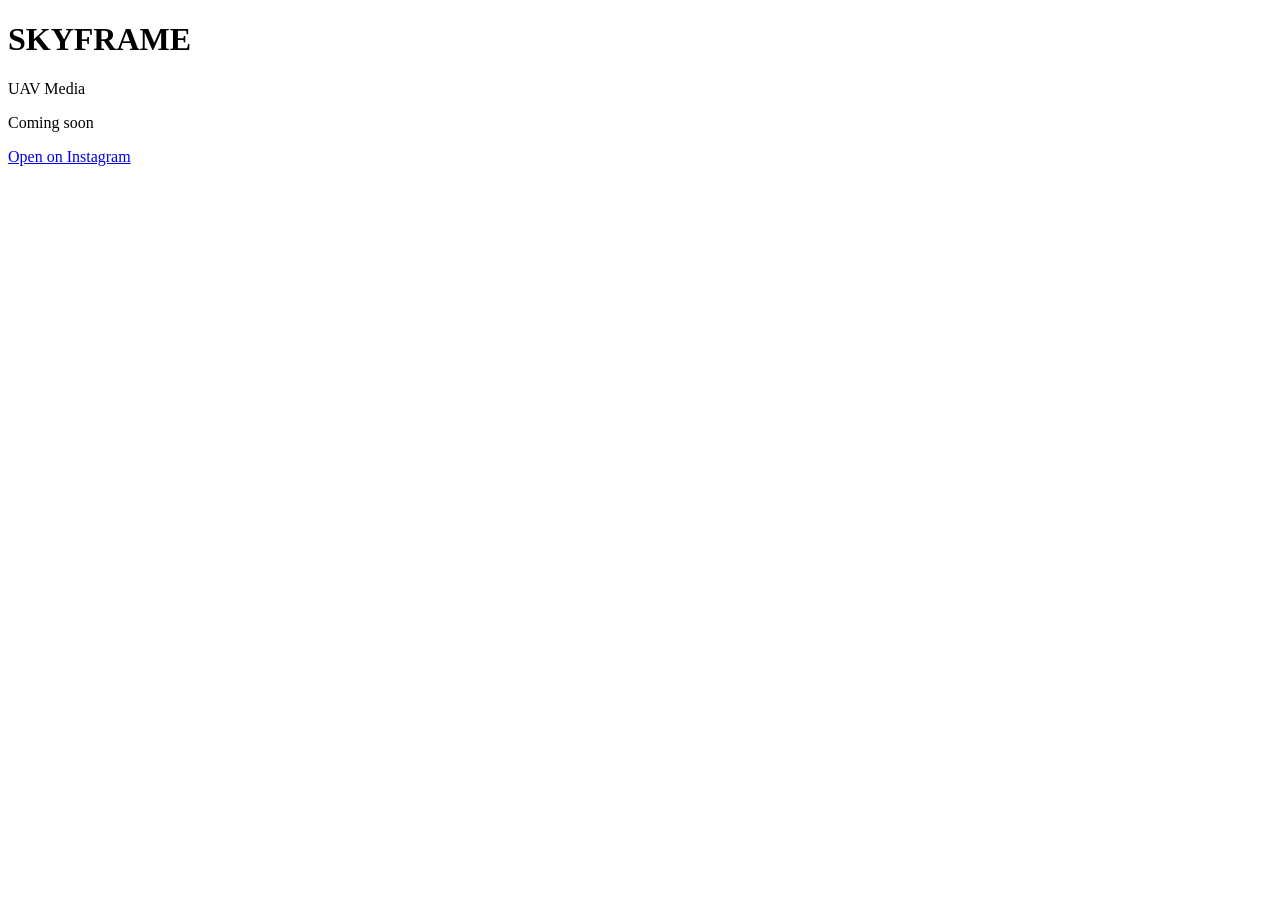
==== commit 634faa1d: "Create index.html" ====
--- a/index.html
+++ b/index.html
@@ -2,1084 +2,36 @@
 <html lang="en-GB">
 <head>
   <meta charset="utf-8" />
-  <meta name="viewport" content="width=device-width, initial-scale=1" />
-  <title>Drone Camera Settings Field Tool</title>
-  <meta name="theme-color" content="#0b0d10" />
-
-  <style>
-    :root{
-      --bg:#0b0d10;
-      --fg:#e9eef5;
-      --muted:#9aa7b6;
-      --card:rgba(255,255,255,0.07);
-      --card2:rgba(255,255,255,0.05);
-      --border:rgba(255,255,255,0.12);
-      --accent:#7dd3fc;
-      --ok:#86efac;
-      --warn:#fde68a;
-      --bad:#fca5a5;
-      --shadow: 0 14px 40px rgba(0,0,0,.55);
-      --radius: 18px;
-    }
-
-    *{ box-sizing:border-box; }
-    html,body{ height:100%; }
-    body{
-      margin:0;
-      font-family: -apple-system, BlinkMacSystemFont, "Segoe UI", Roboto, Inter, Helvetica, Arial, sans-serif;
-      background:
-        radial-gradient(1100px 700px at 20% -10%, rgba(125,211,252,.10), transparent 55%),
-        radial-gradient(900px 700px at 90% 10%, rgba(134,239,172,.08), transparent 60%),
-        radial-gradient(900px 700px at 50% 120%, rgba(253,230,138,.06), transparent 60%),
-        var(--bg);
-      color: var(--fg);
-    }
-
-    .wrap{
-      max-width: 760px;
-      margin: 0 auto;
-      padding: 18px 14px 28px;
-    }
-
-    header{
-      display:flex;
-      align-items:flex-start;
-      gap:12px;
-      margin: 6px 0 14px;
-    }
-
-    .badge{
-      width:44px; height:44px;
-      border-radius: 14px;
-      background: rgba(125,211,252,.12);
-      border: 1px solid rgba(125,211,252,.20);
-      display:grid;
-      place-items:center;
-      flex: 0 0 auto;
-    }
-    .badge svg{ opacity:.95 }
-
-    h1{
-      font-size: 18px;
-      margin:0;
-      line-height: 1.2;
-      letter-spacing: .2px;
-    }
-    .sub{
-      margin:4px 0 0;
-      color: var(--muted);
-      font-size: 13px;
-      line-height: 1.35;
-    }
-
-    .card{
-      background: var(--card);
-      border: 1px solid var(--border);
-      border-radius: var(--radius);
-      box-shadow: var(--shadow);
-      padding: 14px;
-    }
-
-    /* Progress */
-    .progressRow{
-      display:flex;
-      align-items:center;
-      justify-content:space-between;
-      gap: 10px;
-      margin-bottom: 10px;
-    }
-    .progressText{
-      font-size: 12px;
-      color: var(--muted);
-    }
-    .bar{
-      flex: 1 1 auto;
-      height: 10px;
-      border-radius: 999px;
-      border: 1px solid rgba(255,255,255,0.10);
-      background: rgba(255,255,255,0.04);
-      overflow:hidden;
-    }
-    .bar > div{
-      height:100%;
-      width: 0%;
-      background: rgba(125,211,252,.35);
-      border-right: 1px solid rgba(125,211,252,.55);
-      transition: width .18s ease;
-    }
-
-    /* Step */
-    .step{
-      display:none;
-      padding: 12px;
-      border-radius: var(--radius);
-      border: 1px solid rgba(255,255,255,0.10);
-      background: rgba(0,0,0,.18);
-      margin-bottom: 10px;
-    }
-    .step.active{ display:block; }
-
-    .stepTitle{
-      font-size: 14px;
-      margin: 0 0 6px;
-      letter-spacing: .2px;
-    }
-    .stepHint{
-      color: var(--muted);
-      font-size: 12px;
-      margin: 0 0 10px;
-      line-height: 1.35;
-    }
-
-    /* Big option buttons */
-    .options{
-      display:grid;
-      grid-template-columns: 1fr;
-      gap: 10px;
-    }
-
-    .optBtn{
-      appearance:none;
-      -webkit-tap-highlight-color: transparent;
-      width:100%;
-      text-align:left;
-      border-radius: 16px;
-      border: 1px solid var(--border);
-      background: rgba(255,255,255,0.06);
-      color: var(--fg);
-      padding: 12px 12px;
-      cursor:pointer;
-      display:flex;
-      align-items:flex-start;
-      justify-content:space-between;
-      gap: 12px;
-      min-height: 54px;
-    }
-    .optBtn:active{ transform: translateY(1px); }
-    .optBtn .t{
-      display:flex;
-      flex-direction:column;
-      gap: 3px;
-    }
-    .optBtn .t b{
-      font-size: 14px;
-      letter-spacing: .1px;
-    }
-    .optBtn .t span{
-      font-size: 12px;
-      color: var(--muted);
-      line-height: 1.25;
-    }
-    .optBtn .pill{
-      flex: 0 0 auto;
-      font-size: 12px;
-      padding: 6px 10px;
-      border-radius: 999px;
-      border: 1px solid rgba(255,255,255,0.12);
-      background: rgba(255,255,255,0.04);
-      color: var(--muted);
-      align-self:center;
-    }
-
-    .optBtn.selected{
-      border-color: rgba(125,211,252,.35);
-      background: rgba(125,211,252,.10);
-    }
-    .optBtn.selected .pill{
-      border-color: rgba(134,239,172,.35);
-      background: rgba(134,239,172,.10);
-      color: var(--fg);
-    }
-
-    /* Toggles */
-    .toggles{
-      display:grid;
-      grid-template-columns: 1fr 1fr;
-      gap: 10px;
-      margin-top: 10px;
-    }
-    .toggle{
-      background: var(--card2);
-      border: 1px solid var(--border);
-      border-radius: 16px;
-      padding: 10px 12px;
-      display:flex;
-      align-items:center;
-      justify-content:space-between;
-      gap: 10px;
-      min-height: 52px;
-    }
-    .toggle .t-title{
-      display:flex;
-      flex-direction:column;
-      gap:2px;
-    }
-    .toggle .t-title span:first-child{
-      font-size: 13px;
-      color: var(--fg);
-    }
-    .toggle .t-title span:last-child{
-      font-size: 11px;
-      color: var(--muted);
-    }
-
-    .switch{
-      position:relative;
-      width: 44px;
-      height: 26px;
-      border-radius: 999px;
-      border: 1px solid var(--border);
-      background: rgba(255,255,255,0.07);
-      flex: 0 0 auto;
-    }
-    .switch input{
-      opacity:0;
-      width:0; height:0;
-      position:absolute;
-    }
-    .knob{
-      position:absolute;
-      top: 3px; left: 3px;
-      width: 20px; height: 20px;
-      border-radius: 999px;
-      background: rgba(233,238,245,.92);
-      transition: transform .18s ease;
-    }
-    .switch input:checked + .knob{
-      transform: translateX(18px);
-      background: rgba(134,239,172,.95);
-    }
-
-    /* Nav */
-    .nav{
-      display:flex;
-      gap: 10px;
-      margin-top: 12px;
-    }
-    button{
-      width:100%;
-      appearance:none;
-      border-radius: 14px;
-      border: 1px solid var(--border);
-      background: rgba(255,255,255,0.06);
-      color: var(--fg);
-      padding: 12px 12px;
-      font-size: 15px;
-      outline: none;
-      cursor:pointer;
-      font-weight: 650;
-    }
-    button:disabled{ opacity:.55; cursor:not-allowed; }
-    .primary{
-      border: 1px solid rgba(125,211,252,.30);
-      background: rgba(125,211,252,.14);
-    }
-
-    /* Result */
-    .result{
-      display:none;
-      margin-top: 12px;
-      padding: 14px;
-      border-radius: var(--radius);
-      border: 1px solid var(--border);
-      background: rgba(0,0,0,.22);
-    }
-    .result h2{
-      margin:0 0 10px;
-      font-size: 15px;
-      letter-spacing: .2px;
-    }
-    .chips{
-      display:flex;
-      flex-wrap: wrap;
-      gap: 8px;
-      margin-bottom: 10px;
-    }
-    .chip{
-      font-size: 12px;
-      padding: 6px 10px;
-      border-radius: 999px;
-      border: 1px solid var(--border);
-      background: rgba(255,255,255,0.06);
-      color: var(--fg);
-    }
-    .chip.ok{ border-color: rgba(134,239,172,.35); background: rgba(134,239,172,.12); }
-    .chip.warn{ border-color: rgba(253,230,138,.35); background: rgba(253,230,138,.10); }
-    .chip.bad{ border-color: rgba(252,165,165,.35); background: rgba(252,165,165,.10); }
-
-    .kv{
-      display:grid;
-      grid-template-columns: 1fr;
-      gap: 8px;
-    }
-    .kv .line{
-      display:flex;
-      justify-content:space-between;
-      gap: 10px;
-      padding: 10px 12px;
-      border-radius: 14px;
-      background: rgba(255,255,255,0.05);
-      border: 1px solid rgba(255,255,255,0.08);
-    }
-    .k{
-      color: var(--muted);
-      font-size: 13px;
-    }
-    .v{
-      font-size: 14px;
-      font-weight: 650;
-      text-align:right;
-    }
-
-    .notes{
-      margin-top: 10px;
-      font-size: 13px;
-      line-height: 1.45;
-      color: var(--muted);
-    }
-
-    .small{
-      font-size: 12px;
-      color: var(--muted);
-      margin-top: 10px;
-      line-height: 1.35;
-    }
-
-    @media (min-width: 720px){
-      h1{ font-size: 20px; }
-      .options{ grid-template-columns: 1fr 1fr; }
-      .kv{ grid-template-columns: 1fr 1fr; }
-    }
-  </style>
+  <meta name="viewport" content="width=device-width,initial-scale=1" />
+  <title>SKYFRAME | UAV Media</title>
+  <meta name="description" content="SKYFRAME UAV Media — Coming soon." />
+  <link rel="stylesheet" href="styles.css" />
 </head>
 
 <body>
-  <div class="wrap">
-    <header>
-      <div class="badge" aria-hidden="true">
-        <svg width="22" height="22" viewBox="0 0 24 24" fill="none">
-          <path d="M12 2l7 4v6c0 5-3.5 9-7 10-3.5-1-7-5-7-10V6l7-4z" stroke="rgba(233,238,245,.92)" stroke-width="1.6"/>
-          <path d="M8.6 12.2l2.1 2.1 4.6-4.8" stroke="rgba(134,239,172,.95)" stroke-width="1.8" stroke-linecap="round" stroke-linejoin="round"/>
-        </svg>
-      </div>
-      <div>
-        <h1>Drone Camera Settings, Field Cheat Tool</h1>
-        <p class="sub">Wizard mode, big buttons, phone friendly. Answer a few questions, get recommended starting settings and an ND suggestion.</p>
-      </div>
+  <main class="wrap" role="main">
+    <header class="brand">
+      <h1>SKYFRAME</h1>
+      <p>UAV Media</p>
+      <span class="soon">Coming soon</span>
     </header>
 
-    <div class="card">
-      <div class="progressRow">
-        <div class="progressText" id="progressText">Step 1 of 4</div>
-        <div class="bar" aria-hidden="true"><div id="barFill"></div></div>
+    <section class="embed" aria-label="Instagram reel embed">
+      <div class="embed__frame">
+        <blockquote
+          class="instagram-media"
+          data-instgrm-captioned
+          data-instgrm-permalink="https://www.instagram.com/reel/DT7jUqljCXF/?utm_source=ig_embed&amp;utm_campaign=loading"
+          data-instgrm-version="14">
+        </blockquote>
       </div>
 
-      <!-- STEP 1: DRONE -->
-      <section class="step active" id="step1">
-        <h3 class="stepTitle">1) Which drone are you flying?</h3>
-        <p class="stepHint" id="droneHint">Pick the aircraft so we can tailor the advice.</p>
-        <div class="options" id="droneOptions"></div>
-      </section>
+      <a class="ig-link" href="https://www.instagram.com/reel/DT7jUqljCXF/" target="_blank" rel="noopener noreferrer">
+        Open on Instagram
+      </a>
+    </section>
+  </main>
 
-      <!-- STEP 2: OUTPUT -->
-      <section class="step" id="step2">
-        <h3 class="stepTitle">2) What are you shooting?</h3>
-        <p class="stepHint">Choose video, photo, or both.</p>
-        <div class="options" id="modeOptions"></div>
-      </section>
-
-      <!-- STEP 3: LIGHTING -->
-      <section class="step" id="step3">
-        <h3 class="stepTitle">3) What is the lighting like?</h3>
-        <p class="stepHint">This mainly influences ISO targets and ND choice.</p>
-        <div class="options" id="lightingOptions"></div>
-      </section>
-
-      <!-- STEP 4: MISSION -->
-      <section class="step" id="step4">
-        <h3 class="stepTitle">4) What style of mission is it?</h3>
-        <p class="stepHint">This is where shutter and frame rate decisions happen.</p>
-        <div class="options" id="missionOptions"></div>
-
-        <div class="toggles">
-          <div class="toggle" title="PAL prefers 25/50 fps, NTSC prefers 30/60 fps.">
-            <div class="t-title">
-              <span>PAL mode</span>
-              <span>25/50 base fps</span>
-            </div>
-            <label class="switch" aria-label="PAL mode">
-              <input id="palToggle" type="checkbox" checked />
-              <span class="knob"></span>
-            </label>
-          </div>
-
-          <div class="toggle" title="Lock white balance for video to avoid colour shifts mid-clip.">
-            <div class="t-title">
-              <span>Lock white balance</span>
-              <span>recommended for video</span>
-            </div>
-            <label class="switch" aria-label="Lock white balance">
-              <input id="wbToggle" type="checkbox" checked />
-              <span class="knob"></span>
-            </label>
-          </div>
-
-          <div class="toggle" title="Use D-Log M or D-Cinelike if the drone supports it, otherwise normal.">
-            <div class="t-title">
-              <span>Use flat profile</span>
-              <span>if available</span>
-            </div>
-            <label class="switch" aria-label="Use flat profile">
-              <input id="flatToggle" type="checkbox" checked />
-              <span class="knob"></span>
-            </label>
-          </div>
-
-          <div class="toggle" title="If on, we favour keeping ISO down and suggest ND more aggressively for video.">
-            <div class="t-title">
-              <span>Prioritise low ISO</span>
-              <span>cleaner image</span>
-            </div>
-            <label class="switch" aria-label="Prioritise low ISO">
-              <input id="isoToggle" type="checkbox" checked />
-              <span class="knob"></span>
-            </label>
-          </div>
-        </div>
-      </section>
-
-      <div class="nav">
-        <button id="backBtn" type="button" disabled>Back</button>
-        <button id="nextBtn" class="primary" type="button" disabled>Next</button>
-      </div>
-
-      <div class="nav" style="margin-top:10px;">
-        <button id="resetBtn" type="button">Reset</button>
-        <button id="copyBtn" class="primary" type="button" disabled>Copy result</button>
-      </div>
-
-      <div id="result" class="result">
-        <h2>Recommended starting settings</h2>
-        <div id="chips" class="chips"></div>
-        <div class="kv" id="kv"></div>
-        <div class="notes" id="notes"></div>
-        <div class="small" id="specs"></div>
-      </div>
-
-      <div class="small">
-        This is a “get it right quickly” tool. Use it as a starting point, do a 3-second test clip, then adjust.
-      </div>
-    </div>
-  </div>
-
-  <script>
-    // ------------------------------------------------------------
-    // Drone spec notes (guidance)
-    // ------------------------------------------------------------
-    const DRONES = {
-      mini1: {
-        name: "Mavic Mini Mk1",
-        sensor: "1/2.3\" CMOS, 12MP",
-        aperture: "f/2.8 (fixed)",
-        log: "No (normal profile)",
-        maxVideo: "2.7K 25/30, 1080p up to 60",
-        nd: "Aftermarket only",
-        notes: "Great for daylight, keep ISO low. 2.7K is your quality ceiling.",
-        photoRaw: "No RAW (JPEG only on Mk1 in DJI Fly)"
-      },
-      neo2: {
-        name: "Neo Mk2",
-        sensor: "1/2\" CMOS, 12MP",
-        aperture: "f/2.2 (fixed)",
-        log: "Limited (treat as normal profile unless you know otherwise)",
-        maxVideo: "4K up to 60",
-        nd: "Aftermarket available",
-        notes: "Small drone, small sensor, it’s a daylight/social tool. Don’t chase miracles at night.",
-        photoRaw: "Varies (check app options)"
-      },
-      mini3p: {
-        name: "Mini 3 Pro",
-        sensor: "1/1.3\" CMOS",
-        aperture: "f/1.7 (fixed)",
-        log: "D-Cinelike (yes)",
-        maxVideo: "4K up to 60",
-        nd: "Aftermarket / third-party",
-        notes: "Very capable. f/1.7 means you’ll want ND quickly in daylight if using the 180° shutter rule.",
-        photoRaw: "RAW supported (DNG)"
-      },
-      mini5p: {
-        name: "Mini 5 Pro",
-        sensor: "1\" CMOS, 50MP",
-        aperture: "f/1.8 (fixed)",
-        log: "D-Log M / HLG (model dependent)",
-        maxVideo: "4K (high fps supported)",
-        nd: "DJI Fly More ND kit available",
-        notes: "Big sensor for a mini, still benefits from ND to keep motion natural.",
-        photoRaw: "RAW supported"
-      },
-      m4dt: {
-        name: "Matrice 4DT",
-        sensor: "Multi-camera payload",
-        aperture: "Depends on camera",
-        log: "Enterprise profiles vary",
-        maxVideo: "Depends on camera",
-        nd: "Not a typical consumer ND workflow",
-        notes: "Treat as an ops platform. For nice clips, keep it stable and conservative.",
-        photoRaw: "Depends on capture mode"
-      }
-    };
-
-    // ------------------------------------------------------------
-    // Options for steps (big buttons)
-    // ------------------------------------------------------------
-    const OPTIONS = {
-      drone: [
-        { value:"mini1", title:"Mavic Mini Mk1", desc:"Lightweight, daylight friendly.", pill:"Mini Mk1" },
-        { value:"neo2",  title:"Neo Mk2",        desc:"Compact, quick shots, limited low light.", pill:"Neo" },
-        { value:"mini3p",title:"Mini 3 Pro",     desc:"Very capable, f/1.7, loves ND in daylight.", pill:"Mini 3 Pro" },
-        { value:"mini5p",title:"Mini 5 Pro",     desc:"1-inch sensor class, ND kit assumed.", pill:"Mini 5 Pro" },
-        { value:"m4dt",  title:"Matrice 4DT",    desc:"Enterprise platform, multi-camera.", pill:"Matrice" }
-      ],
-      mode: [
-        { value:"video", title:"Video", desc:"Cinematic and motion settings.", pill:"Video" },
-        { value:"photo", title:"Photo", desc:"Still photo and HDR guidance.", pill:"Photo" },
-        { value:"both",  title:"Both",  desc:"One preset for video plus one for photo.", pill:"Both" }
-      ],
-      lighting: [
-        { value:"bright",  title:"Bright sun / snow glare", desc:"Harsh highlights, ND likely.", pill:"Bright" },
-        { value:"mixed",   title:"Sun + clouds (changeable)", desc:"Exposure shifts quickly.", pill:"Mixed" },
-        { value:"overcast",title:"Overcast", desc:"Flatter light, ND lighter.", pill:"Overcast" },
-        { value:"golden",  title:"Golden hour", desc:"Warm light, easier highlights.", pill:"Golden" },
-        { value:"dusk",    title:"Dusk / low light", desc:"Noise creeps in, slow down.", pill:"Dusk" },
-        { value:"night",   title:"Night (street lights etc.)", desc:"Expect limits, keep motion smooth.", pill:"Night" }
-      ],
-      mission: [
-        { value:"cinematic",    title:"Cinematic (slow, smooth)", desc:"Natural motion blur, clean grading.", pill:"Smooth" },
-        { value:"trackingSlow", title:"Tracking (gentle follow)", desc:"Walking pace, soft motion.", pill:"Track" },
-        { value:"trackingFast", title:"Tracking (cars, fast movement)", desc:"Higher fps, keep subject exposed.", pill:"Fast" },
-        { value:"actionCrisp",  title:"Action crisp (short shutter)", desc:"Staccato look, sharp action.", pill:"Crisp" },
-        { value:"landscapePhoto",title:"Landscape / stills", desc:"RAW, ISO discipline, AEB for HDR.", pill:"Stills" },
-        { value:"nightVideo",   title:"Night video", desc:"Stick to 180° rule, slow moves, accept blur.", pill:"Night" }
-      ]
-    };
-
-    // ------------------------------------------------------------
-    // State
-    // ------------------------------------------------------------
-    const state = {
-      step: 1,
-      drone: "",
-      mode: "",
-      lighting: "",
-      mission: "",
-      pal: true,
-      wb: true,
-      flat: true,
-      iso: true
-    };
-
-    // ------------------------------------------------------------
-    // DOM
-    // ------------------------------------------------------------
-    const stepEls = {
-      1: document.getElementById("step1"),
-      2: document.getElementById("step2"),
-      3: document.getElementById("step3"),
-      4: document.getElementById("step4")
-    };
-
-    const droneHint = document.getElementById("droneHint");
-
-    const droneOptions = document.getElementById("droneOptions");
-    const modeOptions = document.getElementById("modeOptions");
-    const lightingOptions = document.getElementById("lightingOptions");
-    const missionOptions = document.getElementById("missionOptions");
-
-    const backBtn = document.getElementById("backBtn");
-    const nextBtn = document.getElementById("nextBtn");
-    const resetBtn = document.getElementById("resetBtn");
-    const copyBtn = document.getElementById("copyBtn");
-
-    const progressText = document.getElementById("progressText");
-    const barFill = document.getElementById("barFill");
-
-    const resultEl = document.getElementById("result");
-    const chipsEl = document.getElementById("chips");
-    const kvEl = document.getElementById("kv");
-    const notesEl = document.getElementById("notes");
-    const specsEl = document.getElementById("specs");
-
-    const palToggle = document.getElementById("palToggle");
-    const wbToggle = document.getElementById("wbToggle");
-    const flatToggle = document.getElementById("flatToggle");
-    const isoToggle = document.getElementById("isoToggle");
-
-    // ------------------------------------------------------------
-    // Helpers
-    // ------------------------------------------------------------
-    function roundShutter(target){
-      const common = [30,40,50,60,80,100,120,160,200,240,250,320,400,500,640,800,1000,1600,2000,3200,4000,8000];
-      let best = common[0];
-      let bestDiff = Math.abs(common[0] - target);
-      for (const v of common){
-        const d = Math.abs(v - target);
-        if (d < bestDiff){ best = v; bestDiff = d; }
-      }
-      return best;
-    }
-    function fmtShutter(den){ return `1/${den}`; }
-    function baseFps(){ return state.pal ? 25 : 30; }
-
-    function el(tag, cls){
-      const x = document.createElement(tag);
-      if (cls) x.className = cls;
-      return x;
-    }
-    function chip(text, kind){
-      const d = el("div", `chip ${kind || ""}`.trim());
-      d.textContent = text;
-      return d;
-    }
-    function line(k, v){
-      const d = el("div", "line");
-      d.innerHTML = `<div class="k">${k}</div><div class="v">${v}</div>`;
-      return d;
-    }
-
-    function supportsFlatProfile(droneKey){
-      const log = (DRONES[droneKey]?.log || "").toLowerCase();
-      return log.includes("d-log") || log.includes("d-cinelike") || log.includes("hlg");
-    }
-    function pickProfile(droneKey){
-      if (!state.flat) return "Normal";
-      if (!supportsFlatProfile(droneKey)) return "Normal";
-      const log = DRONES[droneKey].log || "";
-      if (log.toLowerCase().includes("d-log m")) return "D-Log M";
-      if (log.toLowerCase().includes("d-cinelike")) return "D-Cinelike";
-      if (log.toLowerCase().includes("hlg")) return "HLG";
-      return "Normal";
-    }
-
-    function wbSuggestion(lighting){
-      if (!state.wb) return "Auto (not recommended for video)";
-      switch(lighting){
-        case "bright": return "Lock WB ~5600K (sunny)";
-        case "mixed": return "Lock WB ~5600–6000K (pick one and stick to it)";
-        case "overcast": return "Lock WB ~6500K (cloudy)";
-        case "golden": return "Lock WB ~4500–5200K (golden hour)";
-        case "dusk": return "Lock WB ~4200–5200K (tweak to taste)";
-        case "night": return "Lock WB ~3200–4200K (street lights vary)";
-        default: return "Lock white balance";
-      }
-    }
-
-    function ndSuggestion(lighting, mission, droneKey){
-      const hasKit = (droneKey === "mini5p");
-      const wantsCrisp = (mission === "actionCrisp");
-      const wantsNight = (lighting === "night" || lighting === "dusk");
-
-      if (wantsNight) return "No ND (remove filters, keep light)";
-
-      let nd;
-      switch(lighting){
-        case "bright":  nd = wantsCrisp ? "ND16–ND32" : "ND32–ND64"; break;
-        case "mixed":   nd = wantsCrisp ? "ND8–ND16"  : "ND16–ND32"; break;
-        case "overcast":nd = wantsCrisp ? "ND4–ND8"   : "ND8–ND16";  break;
-        case "golden":  nd = wantsCrisp ? "ND4"       : "ND4–ND8";   break;
-        default:        nd = "No ND";
-      }
-      return hasKit ? `${nd} (Fly More ND kit where possible)` : `${nd} (if you have one)`;
-    }
-
-    function isoSuggestion(lighting, droneKey){
-      const biggish = (droneKey === "mini3p" || droneKey === "mini5p");
-      if (lighting === "bright" || lighting === "golden") return "ISO 100 (cap 200 if Auto)";
-      if (lighting === "mixed" || lighting === "overcast") return biggish ? "ISO 100–400" : "ISO 100–200 (try to stay low)";
-      if (lighting === "dusk") return biggish ? "ISO 400–800 (cap 800)" : "ISO 200–800 (cap 800, accept noise)";
-      if (lighting === "night") return biggish ? "ISO 800–1600 (cap 1600 if possible)" : "ISO 800+ (expect noise, keep motion slow)";
-      return "ISO 100–400";
-    }
-
-    function pickFps(mission){
-      const base = baseFps();
-      if (mission === "landscapePhoto") return null;
-      if (mission === "trackingFast" || mission === "actionCrisp") return base * 2;
-      return base;
-    }
-
-    function shutterForMission(fps, mission){
-      if (!fps) return null;
-      const cinematicDen = roundShutter(2 * fps);
-      if (mission === "actionCrisp"){
-        const crispDen = roundShutter(4 * fps);
-        return { den: crispDen, rule: "Crisp action (short shutter)" };
-      }
-      if (mission === "nightVideo"){
-        return { den: cinematicDen, rule: "Night (stick near 180° for light)" };
-      }
-      return { den: cinematicDen, rule: "180° rule (natural motion blur)" };
-    }
-
-    function exposureNotes(lighting, mission){
-      const arr = [];
-      if (lighting === "bright") arr.push("Watch highlights (snow/sky), use zebras or histogram if available.");
-      if (lighting === "mixed") arr.push("Set exposure for the subject, not the brightest cloud, re-check often.");
-      if (lighting === "night") arr.push("Fly slower than feels natural, avoid fast yaw, it turns to mush quickly.");
-      if (mission === "cinematic") arr.push("Use slow yaw and gentle stick curves, keep gimbal movement lazy.");
-      if (mission === "trackingFast") arr.push("Prioritise the subject exposure, background can clip if needed.");
-      if (mission === "actionCrisp") arr.push("Short shutter can look staccato, that is the point.");
-      return arr;
-    }
-
-    function photoPreset(lighting, droneKey){
-      const raw = DRONES[droneKey]?.photoRaw || "Depends on model";
-      const base = [];
-      base.push(["Format", raw.includes("RAW") ? "RAW (DNG) if available" : "Highest quality available"]);
-      base.push(["ISO", "ISO 100 (raise only if you must)"]);
-      base.push(["WB", lighting === "night" ? "Try 3200–4200K" : "Daylight/Cloudy to match scene"]);
-      base.push(["Mode", "Single + AEB (3–5 frames) for HDR scenes"]);
-      base.push(["Focus", "Tap to focus, then lock if possible"]);
-      base.push(["Tip", "If it’s windy, take multiple shots and pick the sharpest."]);
-      return base;
-    }
-
-    // ------------------------------------------------------------
-    // Wizard rendering
-    // ------------------------------------------------------------
-    function renderOptions(container, list, selectedValue, onPick){
-      container.innerHTML = "";
-      for (const opt of list){
-        const b = el("button", "optBtn");
-        b.type = "button";
-        b.dataset.value = opt.value;
-        b.innerHTML = `
-          <div class="t">
-            <b>${opt.title}</b>
-            <span>${opt.desc}</span>
-          </div>
-          <div class="pill">${opt.pill || "Pick"}</div>
-        `;
-        if (opt.value === selectedValue) b.classList.add("selected");
-        b.addEventListener("click", () => onPick(opt.value));
-        container.appendChild(b);
-      }
-    }
-
-    function markSelected(container, value){
-      [...container.querySelectorAll(".optBtn")].forEach(btn => {
-        btn.classList.toggle("selected", btn.dataset.value === value);
-      });
-    }
-
-    function canAdvance(step){
-      if (step === 1) return !!state.drone;
-      if (step === 2) return !!state.mode;
-      if (step === 3) return !!state.lighting;
-      if (step === 4) return !!state.mission;
-      return false;
-    }
-
-    function updateProgress(){
-      const total = 4;
-      progressText.textContent = `Step ${state.step} of ${total}`;
-      barFill.style.width = `${Math.round((state.step / total) * 100)}%`;
-
-      for (let i = 1; i <= total; i++){
-        stepEls[i].classList.toggle("active", i === state.step);
-      }
-
-      backBtn.disabled = (state.step === 1);
-      nextBtn.disabled = !canAdvance(state.step);
-
-      // Final step: Next becomes "Show results"
-      nextBtn.textContent = (state.step === 4) ? "Show results" : "Next";
-    }
-
-    function goTo(step){
-      state.step = step;
-      resultEl.style.display = "none";
-      copyBtn.disabled = true;
-      updateProgress();
-      saveState();
-    }
-
-    // ------------------------------------------------------------
-    // Result building
-    // ------------------------------------------------------------
-    function buildResult(){
-      if (!state.drone || !state.mode || !state.lighting || !state.mission) return;
-
-      const d = DRONES[state.drone];
-      const profile = pickProfile(state.drone);
-
-      chipsEl.innerHTML = "";
-      chipsEl.appendChild(chip(d.name, "ok"));
-      chipsEl.appendChild(chip(state.pal ? "PAL 25/50" : "NTSC 30/60", "warn"));
-      chipsEl.appendChild(chip(profile, supportsFlatProfile(state.drone) ? "ok" : "warn"));
-      chipsEl.appendChild(chip(state.wb ? "WB locked" : "WB auto", state.wb ? "ok" : "warn"));
-
-      kvEl.innerHTML = "";
-      notesEl.innerHTML = "";
-      specsEl.textContent = "";
-
-      const noteLines = [];
-
-      if (state.mode === "video" || state.mode === "both"){
-        const fps = pickFps(state.mission);
-        const sh = shutterForMission(fps, state.mission);
-        const iso = isoSuggestion(state.lighting, state.drone);
-        const nd = ndSuggestion(state.lighting, state.mission, state.drone);
-        const wb = wbSuggestion(state.lighting);
-
-        kvEl.appendChild(line("Video profile", profile));
-        kvEl.appendChild(line("Frame rate", fps ? `${fps} fps` : "n/a"));
-        kvEl.appendChild(line("Shutter speed", sh ? `${fmtShutter(sh.den)} (${sh.rule})` : "n/a"));
-        kvEl.appendChild(line("ISO target", iso));
-        kvEl.appendChild(line("ND filter", nd));
-        kvEl.appendChild(line("White balance", wb));
-
-        if (state.iso){
-          noteLines.push("Low ISO priority: fix exposure with ND and shutter (within reason) before cranking ISO.");
-        }
-      }
-
-      if (state.mode === "photo" || state.mode === "both"){
-        const photo = photoPreset(state.lighting, state.drone);
-        for (const [k,v] of photo){
-          kvEl.appendChild(line(`Photo: ${k}`, v));
-        }
-      }
-
-      const exp = exposureNotes(state.lighting, state.mission);
-      exp.forEach(x => noteLines.push(x));
-      if (d.notes) noteLines.push(d.notes);
-
-      noteLines.push("If you’re grading later, protect highlights, you can lift shadows more safely than clipped sky.");
-      noteLines.push("Do a 3-second test clip, check it, then commit.");
-
-      notesEl.innerHTML = "<ul style='margin:8px 0 0; padding-left: 18px;'>" +
-        noteLines.map(x => `<li>${x}</li>`).join("") +
-        "</ul>";
-
-      specsEl.textContent =
-        `Camera notes: ${d.sensor} • ${d.aperture} • Max video: ${d.maxVideo} • Flat profile: ${d.log} • ND: ${d.nd}`;
-
-      resultEl.style.display = "block";
-      copyBtn.disabled = false;
-
-      // Scroll to result on mobile
-      resultEl.scrollIntoView({ behaviour: "smooth", block: "start" });
-    }
-
-    // ------------------------------------------------------------
-    // Persistence
-    // ------------------------------------------------------------
-    function saveState(){
-      const s = {
-        step: state.step,
-        drone: state.drone,
-        mode: state.mode,
-        lighting: state.lighting,
-        mission: state.mission,
-        pal: state.pal,
-        wb: state.wb,
-        flat: state.flat,
-        iso: state.iso
-      };
-      try{ localStorage.setItem("fieldToolWizardState", JSON.stringify(s)); }catch(e){}
-    }
-
-    function loadState(){
-      try{
-        const raw = localStorage.getItem("fieldToolWizardState");
-        if (!raw) return;
-        const s = JSON.parse(raw);
-        if (s && typeof s === "object"){
-          state.step = s.step || 1;
-          state.drone = s.drone || "";
-          state.mode = s.mode || "";
-          state.lighting = s.lighting || "";
-          state.mission = s.mission || "";
-          state.pal = (typeof s.pal === "boolean") ? s.pal : true;
-          state.wb = (typeof s.wb === "boolean") ? s.wb : true;
-          state.flat = (typeof s.flat === "boolean") ? s.flat : true;
-          state.iso = (typeof s.iso === "boolean") ? s.iso : true;
-        }
-      }catch(e){}
-    }
-
-    function resetAll(){
-      state.step = 1;
-      state.drone = "";
-      state.mode = "";
-      state.lighting = "";
-      state.mission = "";
-      state.pal = true;
-      state.wb = true;
-      state.flat = true;
-      state.iso = true;
-
-      try{ localStorage.removeItem("fieldToolWizardState"); }catch(e){}
-
-      // Re-render selections
-      renderAll();
-      goTo(1);
-    }
-
-    // ------------------------------------------------------------
-    // Copy
-    // ------------------------------------------------------------
-    function copyResult(){
-      const d = DRONES[state.drone];
-      const profile = pickProfile(state.drone);
-
-      const parts = [];
-      parts.push(`Drone: ${d.name}`);
-      parts.push(`Output: ${state.mode}`);
-      parts.push(`Lighting: ${OPTIONS.lighting.find(x => x.value === state.lighting)?.title || state.lighting}`);
-      parts.push(`Mission: ${OPTIONS.mission.find(x => x.value === state.mission)?.title || state.mission}`);
-      parts.push(`System: ${state.pal ? "PAL (25/50)" : "NTSC (30/60)"}`);
-      parts.push(`Profile: ${profile}`);
-      parts.push(`WB: ${wbSuggestion(state.lighting)}`);
-
-      if (state.mode === "video" || state.mode === "both"){
-        const fps = pickFps(state.mission);
-        const sh = shutterForMission(fps, state.mission);
-        parts.push(`FPS: ${fps} fps`);
-        parts.push(`Shutter: ${fmtShutter(sh.den)} (${sh.rule})`);
-        parts.push(`ISO: ${isoSuggestion(state.lighting, state.drone)}`);
-        parts.push(`ND: ${ndSuggestion(state.lighting, state.mission, state.drone)}`);
-      }
-      if (state.mode === "photo" || state.mode === "both"){
-        parts.push(`Photo: ISO 100, RAW if available, AEB for HDR scenes`);
-      }
-
-      const text = parts.join("\n");
-      navigator.clipboard.writeText(text).then(() => {
-        copyBtn.textContent = "Copied";
-        setTimeout(() => copyBtn.textContent = "Copy result", 900);
-      }).catch(() => {
-        alert("Couldn’t copy (browser blocked). You can select and copy from the results instead.");
-      });
-    }
-
-    // ------------------------------------------------------------
-    // Render all option steps
-    // ------------------------------------------------------------
-    function renderAll(){
-      // Step 1
-      renderOptions(droneOptions, OPTIONS.drone, state.drone, (val) => {
-        state.drone = val;
-        markSelected(droneOptions, val);
-
-        const d = DRONES[val];
-        droneHint.textContent = `Selected: ${d.name}. Camera: ${d.sensor}, ${d.aperture}.`;
-
-        // Clear downstream if changing upstream choice
-        state.mode = "";
-        state.lighting = "";
-        state.mission = "";
-        renderAll();
-
-        nextBtn.disabled = false;
-        saveState();
-      });
-
-      // Step 2
-      renderOptions(modeOptions, OPTIONS.mode, state.mode, (val) => {
-        state.mode = val;
-        markSelected(modeOptions, val);
-
-        // If they pick photo only, mission "landscapePhoto" makes more sense, but we will not force it.
-        state.lighting = "";
-        state.mission = "";
-        renderAll();
-
-        nextBtn.disabled = false;
-        saveState();
-      });
-
-      // Step 3
-      renderOptions(lightingOptions, OPTIONS.lighting, state.lighting, (val) => {
-        state.lighting = val;
-        markSelected(lightingOptions, val);
-
-        state.mission = "";
-        renderAll();
-
-        nextBtn.disabled = false;
-        saveState();
-      });
-
-      // Step 4
-      renderOptions(missionOptions, OPTIONS.mission, state.mission, (val) => {
-        state.mission = val;
-        markSelected(missionOptions, val);
-
-        nextBtn.disabled = false;
-        saveState();
-      });
-
-      // Toggles
-      palToggle.checked = state.pal;
-      wbToggle.checked = state.wb;
-      flatToggle.checked = state.flat;
-      isoToggle.checked = state.iso;
-    }
-
-    // ------------------------------------------------------------
-    // Events
-    // ------------------------------------------------------------
-    backBtn.addEventListener("click", () => {
-      if (state.step > 1) goTo(state.step - 1);
-    });
-
-    nextBtn.addEventListener("click", () => {
-      if (!canAdvance(state.step)) return;
-
-      if (state.step < 4){
-        goTo(state.step + 1);
-        return;
-      }
-
-      // Final step: show results
-      buildResult();
-      saveState();
-    });
-
-    resetBtn.addEventListener("click", resetAll);
-    copyBtn.addEventListener("click", copyResult);
-
-    palToggle.addEventListener("change", () => { state.pal = palToggle.checked; saveState(); if (resultEl.style.display === "block") buildResult(); });
-    wbToggle.addEventListener("change", () => { state.wb = wbToggle.checked; saveState(); if (resultEl.style.display === "block") buildResult(); });
-    flatToggle.addEventListener("change", () => { state.flat = flatToggle.checked; saveState(); if (resultEl.style.display === "block") buildResult(); });
-    isoToggle.addEventListener("change", () => { state.iso = isoToggle.checked; saveState(); if (resultEl.style.display === "block") buildResult(); });
-
-    // ------------------------------------------------------------
-    // Init
-    // ------------------------------------------------------------
-    loadState();
-    renderAll();
-
-    // If we loaded with partial state, land them on the earliest incomplete step
-    function firstIncompleteStep(){
-      if (!state.drone) return 1;
-      if (!state.mode) return 2;
-      if (!state.lighting) return 3;
-      if (!state.mission) return 4;
-      return 4;
-    }
-
-    const targetStep = firstIncompleteStep();
-    goTo(targetStep);
-
-    // If everything is already filled, show results immediately
-    if (state.drone && state.mode && state.lighting && state.mission){
-      buildResult();
-    }
-
-    // Update button enabled state based on current step
-    updateProgress();
-  </script>
+  <script async src="https://www.instagram.com/embed.js"></script>
 </body>
 </html>
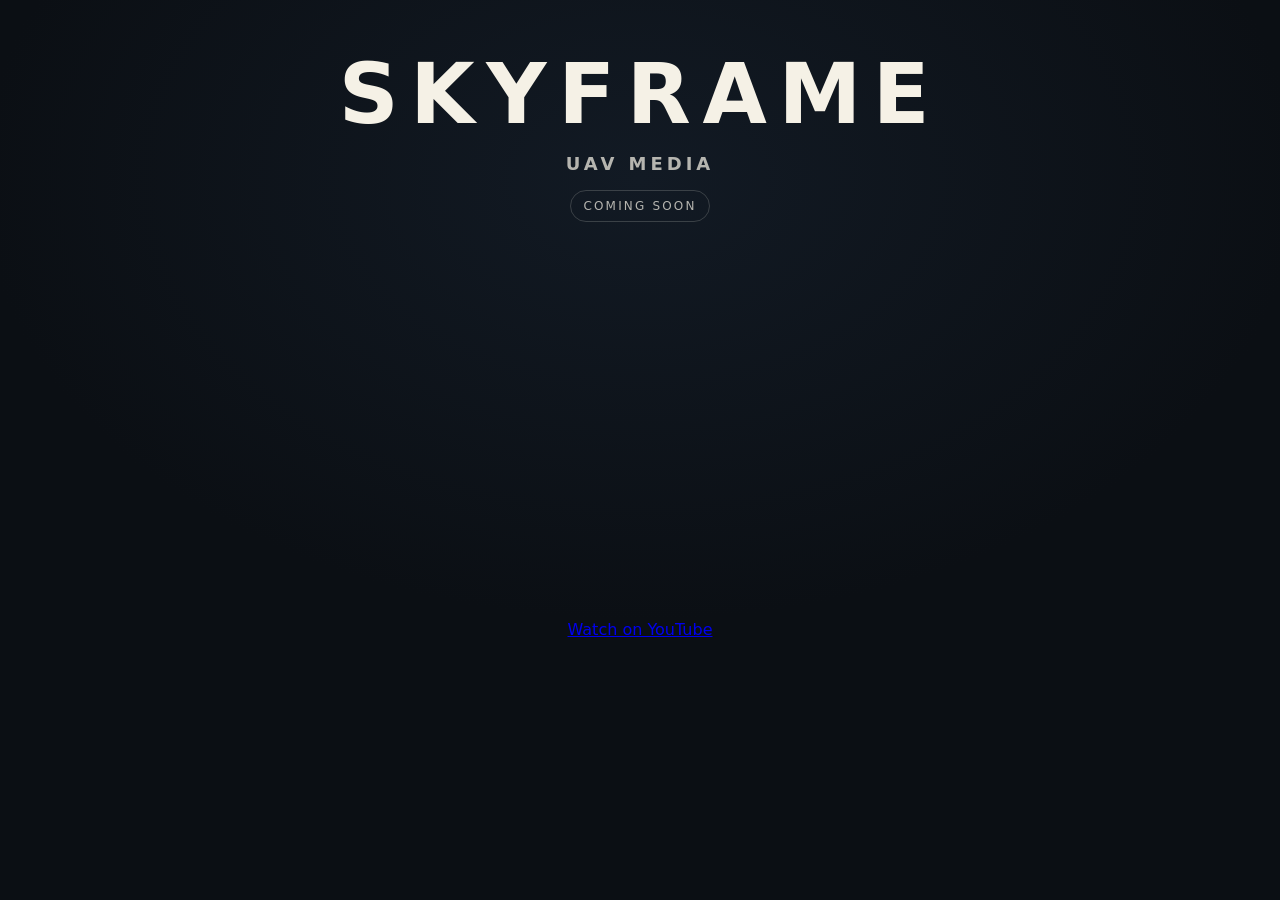
==== commit e29c75e7: "Update index.html" ====
--- a/index.html
+++ b/index.html
@@ -16,22 +16,24 @@
       <span class="soon">Coming soon</span>
     </header>
 
-    <section class="embed" aria-label="Instagram reel embed">
-      <div class="embed__frame">
-        <blockquote
-          class="instagram-media"
-          data-instgrm-captioned
-          data-instgrm-permalink="https://www.instagram.com/reel/DT7jUqljCXF/?utm_source=ig_embed&amp;utm_campaign=loading"
-          data-instgrm-version="14">
-        </blockquote>
+    <section class="embed" aria-label="YouTube Shorts embed">
+      <div class="video-frame">
+        <iframe
+          src="https://www.youtube.com/embed/Zxj3Ef0rRIk?loop=1&playlist=Zxj3Ef0rRIk&mute=1&controls=0&modestbranding=1&rel=0"
+          title="Skyframe UAV Media"
+          frameborder="0"
+          allow="autoplay; encrypted-media; picture-in-picture"
+          allowfullscreen>
+        </iframe>
       </div>
 
-      <a class="ig-link" href="https://www.instagram.com/reel/DT7jUqljCXF/" target="_blank" rel="noopener noreferrer">
-        Open on Instagram
+      <a class="yt-link"
+         href="https://youtube.com/shorts/Zxj3Ef0rRIk"
+         target="_blank"
+         rel="noopener noreferrer">
+        Watch on YouTube
       </a>
     </section>
   </main>
-
-  <script async src="https://www.instagram.com/embed.js"></script>
 </body>
 </html>
--- a/styles.css
+++ b/styles.css
@@ -0,0 +1,96 @@
+:root{
+  --bg: #0b0f14;
+  --warm: #f5f1e6;
+  --muted: rgba(245,241,230,.72);
+  --line: rgba(245,241,230,.18);
+}
+
+*{ box-sizing: border-box; }
+html, body{ height: 100%; }
+
+body{
+  margin: 0;
+  background: radial-gradient(1200px 800px at 50% 20%, #121a24 0%, var(--bg) 55%);
+  color: var(--warm);
+  font-family: system-ui, -apple-system, Segoe UI, Roboto, Helvetica, Arial, sans-serif;
+}
+
+.wrap{
+  min-height: 100vh;
+  display: grid;
+  grid-template-rows: auto 1fr;
+  gap: 22px;
+  padding: 46px 16px 54px;
+  max-width: 980px;
+  margin: 0 auto;
+}
+
+.brand{
+  text-align: center;
+}
+
+.brand h1{
+  margin: 0;
+  letter-spacing: .14em;
+  text-transform: uppercase;
+  font-weight: 800;
+  font-size: clamp(44px, 6.5vw, 86px);
+}
+
+.brand p{
+  margin: 10px 0 0;
+  letter-spacing: .22em;
+  text-transform: uppercase;
+  font-weight: 600;
+  font-size: clamp(14px, 1.8vw, 18px);
+  color: var(--muted);
+}
+
+.soon{
+  display: inline-block;
+  margin-top: 16px;
+  padding: 8px 12px;
+  border: 1px solid var(--line);
+  border-radius: 999px;
+  letter-spacing: .18em;
+  text-transform: uppercase;
+  font-size: 12px;
+  color: var(--muted);
+}
+
+.embed{
+  display: grid;
+  justify-items: center;
+  gap: 14px;
+}
+
+.embed__frame{
+  width: 100%;
+  display: grid;
+  justify-items: center;
+  padding: 16px;
+  border: 1px solid var(--line);
+  border-radius: 18px;
+  background: rgba(255,255,255,.02);
+}
+
+/* Make the Instagram embed behave */
+.instagram-media{
+  margin: 0 auto !important;
+  width: 100% !important;
+  max-width: 540px !important;
+  background: transparent !important;
+  border: 0 !important;
+  box-shadow: none !important;
+}
+
+.ig-link{
+  color: var(--warm);
+  text-decoration: none;
+  border-bottom: 1px solid rgba(245,241,230,.35);
+  padding-bottom: 2px;
+}
+
+.ig-link:hover{
+  border-bottom-color: rgba(245,241,230,.8);
+}
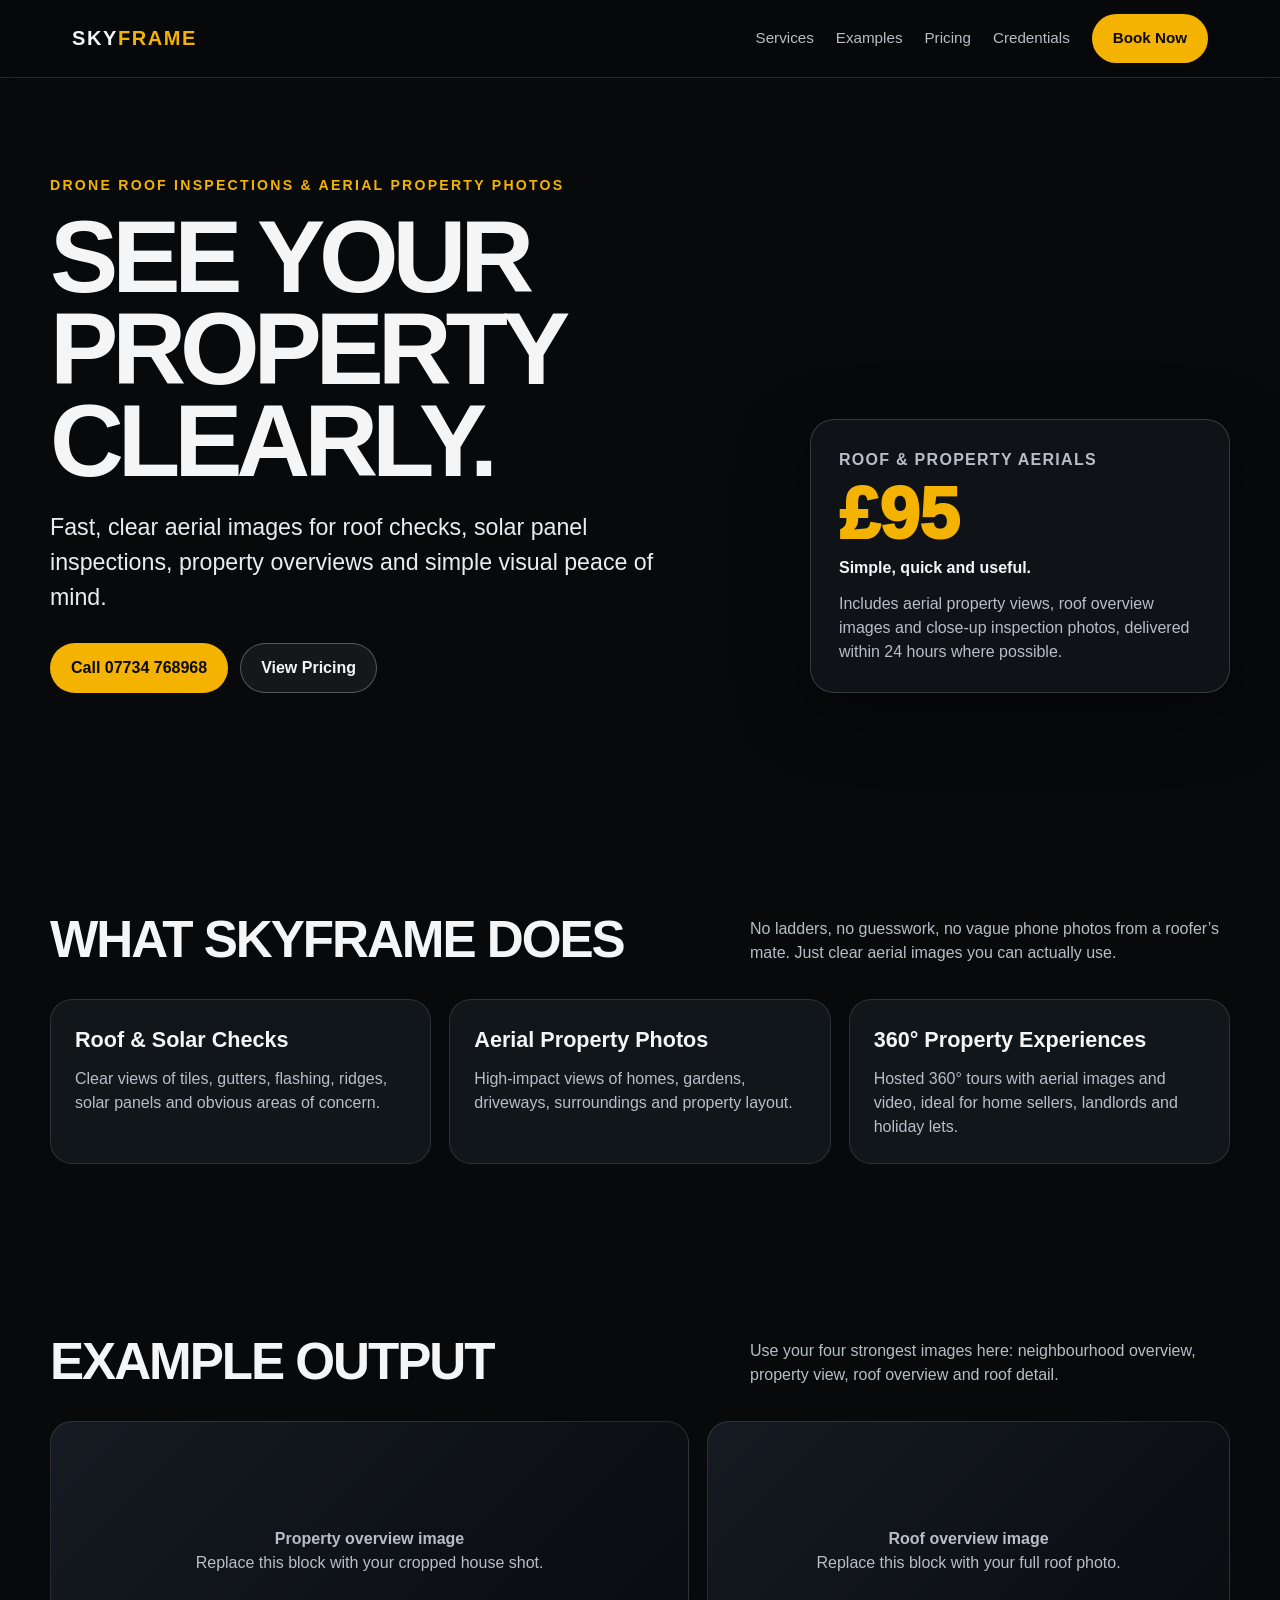
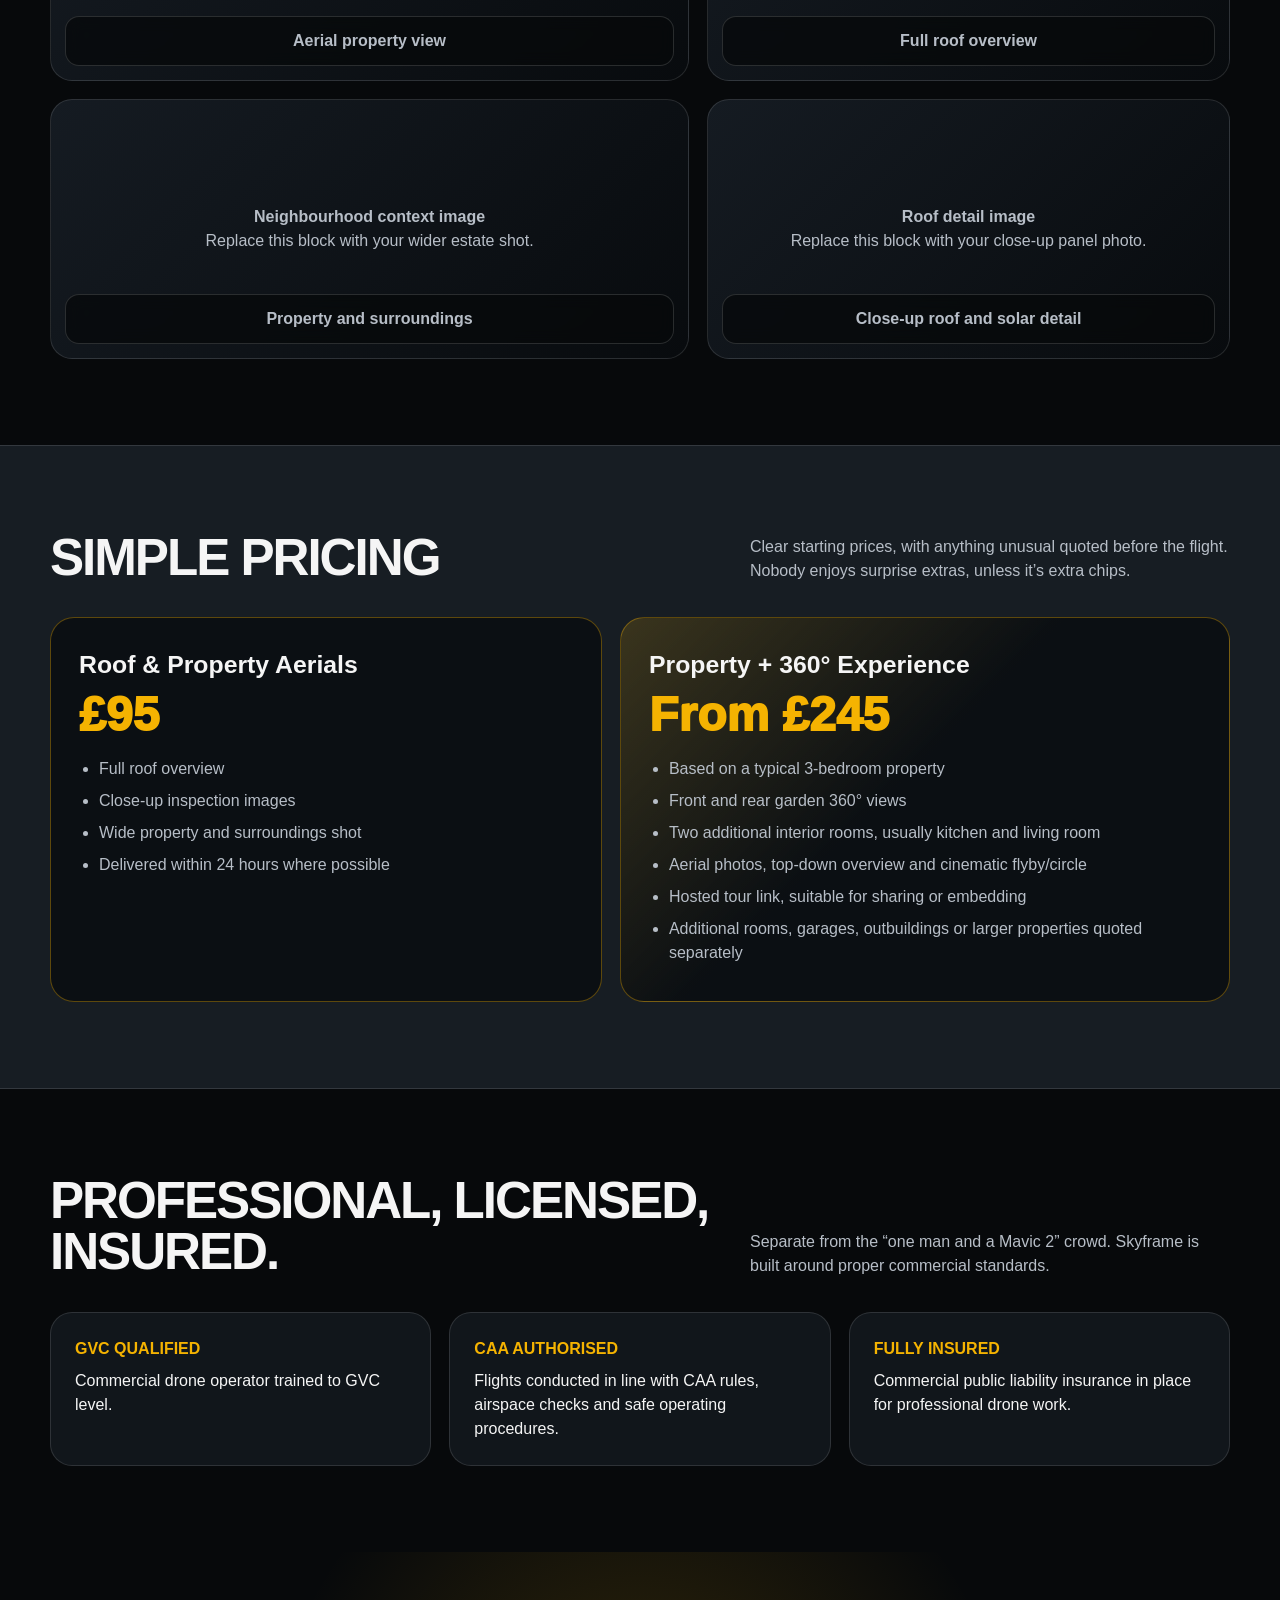
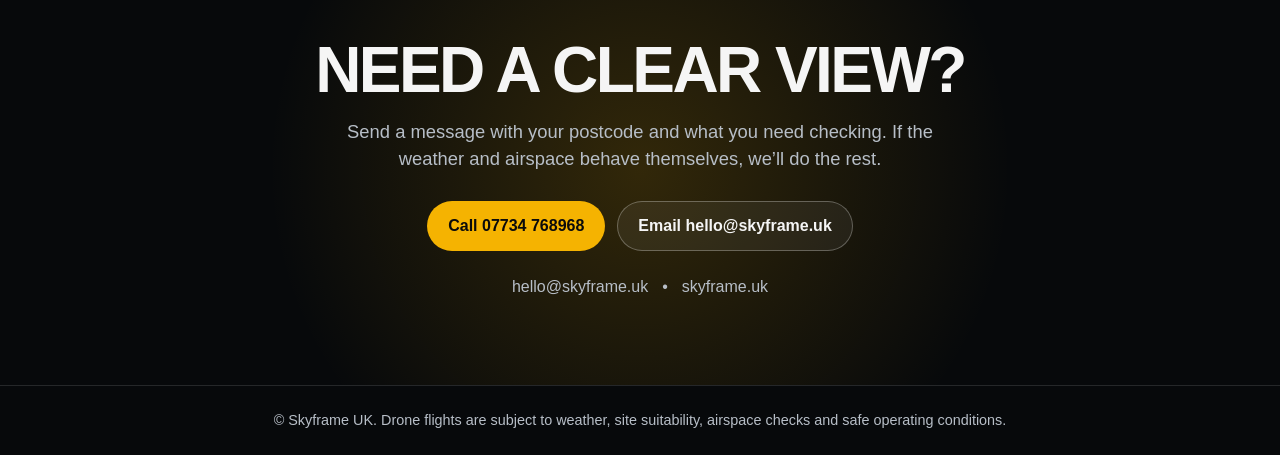
==== commit 74f67f1f: "Update index.html" ====
--- a/index.html
+++ b/index.html
@@ -1,39 +1,545 @@
-<!doctype html>
+<!DOCTYPE html>
 <html lang="en-GB">
 <head>
-  <meta charset="utf-8" />
-  <meta name="viewport" content="width=device-width,initial-scale=1" />
-  <title>SKYFRAME | UAV Media</title>
-  <meta name="description" content="SKYFRAME UAV Media — Coming soon." />
-  <link rel="stylesheet" href="styles.css" />
+  <meta charset="UTF-8" />
+  <meta name="viewport" content="width=device-width, initial-scale=1.0" />
+  <title>Skyframe UK | Drone Roof Inspections & Aerial Property Photos</title>
+  <meta name="description" content="Professional drone roof inspections, aerial property photography and 360 property experiences from Skyframe UK. Fully insured, CAA authorised and GVC qualified." />
+  <style>
+    :root {
+      --bg: #07090b;
+      --panel: #11161b;
+      --panel-soft: #171d23;
+      --text: #f5f5f5;
+      --muted: #b7bec7;
+      --gold: #f5b301;
+      --gold-dark: #c98d00;
+      --line: rgba(255,255,255,0.12);
+      --max: 1180px;
+    }
+
+    * { box-sizing: border-box; }
+    html { scroll-behavior: smooth; }
+    body {
+      margin: 0;
+      font-family: Arial, Helvetica, sans-serif;
+      background: var(--bg);
+      color: var(--text);
+      line-height: 1.5;
+    }
+
+    a { color: inherit; text-decoration: none; }
+    img { max-width: 100%; display: block; }
+
+    .nav {
+      position: fixed;
+      top: 0;
+      left: 0;
+      right: 0;
+      z-index: 20;
+      background: rgba(7,9,11,0.72);
+      backdrop-filter: blur(10px);
+      border-bottom: 1px solid var(--line);
+    }
+
+    .nav-inner {
+      max-width: var(--max);
+      margin: 0 auto;
+      padding: 14px 22px;
+      display: flex;
+      align-items: center;
+      justify-content: space-between;
+      gap: 20px;
+    }
+
+    .brand {
+      font-weight: 900;
+      letter-spacing: 0.08em;
+      font-size: 1.25rem;
+    }
+
+    .brand span { color: var(--gold); }
+
+    .nav-links {
+      display: flex;
+      gap: 22px;
+      align-items: center;
+      color: var(--muted);
+      font-size: 0.95rem;
+    }
+
+    .nav-links a:hover { color: var(--text); }
+
+    .btn {
+      display: inline-flex;
+      align-items: center;
+      justify-content: center;
+      gap: 8px;
+      border-radius: 999px;
+      padding: 12px 20px;
+      font-weight: 800;
+      border: 1px solid transparent;
+      cursor: pointer;
+      transition: 0.2s ease;
+      white-space: nowrap;
+    }
+
+    .btn-primary {
+      background: var(--gold);
+      color: #0b0b0b;
+    }
+
+    .btn-primary:hover { background: #ffd15a; transform: translateY(-1px); }
+
+    .btn-secondary {
+      border-color: rgba(255,255,255,0.28);
+      color: var(--text);
+      background: rgba(255,255,255,0.06);
+    }
+
+    .btn-secondary:hover { background: rgba(255,255,255,0.12); }
+
+    .hero {
+      min-height: 92vh;
+      position: relative;
+      display: grid;
+      place-items: center;
+      overflow: hidden;
+      padding: 110px 22px 70px;
+    }
+
+    .hero-video {
+      position: absolute;
+      inset: 0;
+      width: 100%;
+      height: 100%;
+      pointer-events: none;
+      overflow: hidden;
+    }
+
+    .hero-video iframe {
+      position: absolute;
+      top: 50%;
+      left: 50%;
+      width: 177.78vh;
+      height: 100vh;
+      min-width: 100vw;
+      min-height: 56.25vw;
+      transform: translate(-50%, -50%);
+      border: 0;
+    }
+
+    .hero::after {
+      content: "";
+      position: absolute;
+      inset: 0;
+      background:
+        linear-gradient(90deg, rgba(7,9,11,0.9) 0%, rgba(7,9,11,0.55) 45%, rgba(7,9,11,0.75) 100%),
+        linear-gradient(0deg, rgba(7,9,11,1) 0%, rgba(7,9,11,0.2) 40%, rgba(7,9,11,0.25) 100%);
+      z-index: 1;
+    }
+
+    .hero-content {
+      position: relative;
+      z-index: 2;
+      width: 100%;
+      max-width: var(--max);
+      display: grid;
+      grid-template-columns: 1.1fr 0.9fr;
+      gap: 40px;
+      align-items: end;
+    }
+
+    .eyebrow {
+      color: var(--gold);
+      font-weight: 900;
+      letter-spacing: 0.16em;
+      text-transform: uppercase;
+      font-size: 0.88rem;
+      margin-bottom: 14px;
+    }
+
+    h1 {
+      font-size: clamp(3.1rem, 8vw, 7.8rem);
+      line-height: 0.9;
+      margin: 0 0 22px;
+      letter-spacing: -0.06em;
+      text-transform: uppercase;
+      max-width: 780px;
+    }
+
+    .hero-copy {
+      font-size: clamp(1.1rem, 2vw, 1.45rem);
+      color: #e9edf2;
+      max-width: 650px;
+      margin-bottom: 28px;
+    }
+
+    .hero-actions {
+      display: flex;
+      flex-wrap: wrap;
+      gap: 12px;
+    }
+
+    .price-card {
+      background: rgba(17,22,27,0.86);
+      border: 1px solid rgba(255,255,255,0.16);
+      border-radius: 24px;
+      padding: 28px;
+      box-shadow: 0 20px 70px rgba(0,0,0,0.4);
+      max-width: 420px;
+      justify-self: end;
+    }
+
+    .price-card .small { color: var(--muted); text-transform: uppercase; font-weight: 800; letter-spacing: 0.08em; }
+    .price { font-size: 4.5rem; font-weight: 950; color: var(--gold); line-height: 1; margin: 6px 0; }
+    .price-card p { margin: 12px 0 0; color: var(--muted); }
+
+    section { padding: 86px 22px; }
+    .container { max-width: var(--max); margin: 0 auto; }
+
+    .section-head {
+      display: flex;
+      align-items: end;
+      justify-content: space-between;
+      gap: 20px;
+      margin-bottom: 34px;
+    }
+
+    .section-head h2 {
+      margin: 0;
+      font-size: clamp(2rem, 4vw, 3.4rem);
+      line-height: 1;
+      letter-spacing: -0.04em;
+      text-transform: uppercase;
+    }
+
+    .section-head p {
+      margin: 0;
+      color: var(--muted);
+      max-width: 480px;
+    }
+
+    .grid-3 {
+      display: grid;
+      grid-template-columns: repeat(3, 1fr);
+      gap: 18px;
+    }
+
+    .card {
+      background: var(--panel);
+      border: 1px solid var(--line);
+      border-radius: 22px;
+      padding: 24px;
+    }
+
+    .card h3 { margin: 0 0 10px; font-size: 1.35rem; }
+    .card p { margin: 0; color: var(--muted); }
+
+    .gallery {
+      display: grid;
+      grid-template-columns: 1.1fr 0.9fr;
+      gap: 18px;
+    }
+
+    .gallery-main, .gallery-side {
+      display: grid;
+      gap: 18px;
+    }
+
+    .photo-card {
+      position: relative;
+      overflow: hidden;
+      border-radius: 22px;
+      border: 1px solid var(--line);
+      background: var(--panel);
+      min-height: 260px;
+    }
+
+    .photo-card.placeholder {
+      display: grid;
+      place-items: center;
+      padding: 26px;
+      color: var(--muted);
+      text-align: center;
+      background: linear-gradient(135deg, #151b22, #080b0e);
+    }
+
+    .photo-card img {
+      width: 100%;
+      height: 100%;
+      object-fit: cover;
+      min-height: 260px;
+    }
+
+    .caption {
+      position: absolute;
+      left: 14px;
+      right: 14px;
+      bottom: 14px;
+      padding: 12px 14px;
+      background: rgba(7,9,11,0.78);
+      border: 1px solid rgba(255,255,255,0.14);
+      border-radius: 14px;
+      backdrop-filter: blur(8px);
+      font-weight: 800;
+    }
+
+    .pricing {
+      background: var(--panel-soft);
+      border-top: 1px solid var(--line);
+      border-bottom: 1px solid var(--line);
+    }
+
+    .price-grid {
+      display: grid;
+      grid-template-columns: 0.95fr 1.05fr;
+      gap: 18px;
+    }
+
+    .offer {
+      background: #0b0f13;
+      border: 1px solid rgba(245,179,1,0.35);
+      border-radius: 24px;
+      padding: 28px;
+    }
+
+    .offer.featured {
+      background: linear-gradient(135deg, rgba(245,179,1,0.16), rgba(11,15,19,1) 45%);
+    }
+
+    .offer h3 { font-size: 1.55rem; margin: 0 0 8px; }
+    .offer .amount { font-size: 3rem; line-height: 1; color: var(--gold); font-weight: 950; margin: 8px 0 18px; }
+    .offer ul { padding-left: 20px; color: var(--muted); margin: 0; }
+    .offer li { margin-bottom: 8px; }
+
+    .trust-row {
+      display: grid;
+      grid-template-columns: repeat(3, 1fr);
+      gap: 18px;
+    }
+
+    .trust-item {
+      background: var(--panel);
+      border: 1px solid var(--line);
+      border-radius: 22px;
+      padding: 24px;
+    }
+
+    .trust-item strong {
+      color: var(--gold);
+      display: block;
+      margin-bottom: 8px;
+      text-transform: uppercase;
+    }
+
+    .cta {
+      text-align: center;
+      background: radial-gradient(circle at center, rgba(245,179,1,0.18), transparent 55%);
+    }
+
+    .cta h2 { font-size: clamp(2.2rem, 5vw, 4.4rem); margin: 0 0 16px; line-height: 1; text-transform: uppercase; letter-spacing: -0.04em; }
+    .cta p { color: var(--muted); max-width: 650px; margin: 0 auto 28px; font-size: 1.15rem; }
+
+    .contact-line {
+      display: flex;
+      flex-wrap: wrap;
+      justify-content: center;
+      gap: 14px;
+      margin-top: 24px;
+      color: var(--muted);
+    }
+
+    footer {
+      border-top: 1px solid var(--line);
+      color: var(--muted);
+      padding: 24px 22px;
+      text-align: center;
+      font-size: 0.9rem;
+    }
+
+    @media (max-width: 900px) {
+      .nav-links { display: none; }
+      .hero-content, .gallery, .price-grid { grid-template-columns: 1fr; }
+      .price-card { justify-self: start; }
+      .grid-3, .trust-row { grid-template-columns: 1fr; }
+      .section-head { display: block; }
+      .section-head p { margin-top: 12px; }
+      .hero { min-height: 86vh; }
+      .price { font-size: 3.6rem; }
+    }
+  </style>
 </head>
-
 <body>
-  <main class="wrap" role="main">
-    <header class="brand">
-      <h1>SKYFRAME</h1>
-      <p>UAV Media</p>
-      <span class="soon">Coming soon</span>
-    </header>
-
-    <section class="embed" aria-label="YouTube Shorts embed">
-      <div class="video-frame">
-        <iframe
-          src="https://www.youtube.com/embed/Zxj3Ef0rRIk?loop=1&playlist=Zxj3Ef0rRIk&mute=1&controls=0&modestbranding=1&rel=0"
-          title="Skyframe UAV Media"
-          frameborder="0"
-          allow="autoplay; encrypted-media; picture-in-picture"
-          allowfullscreen>
-        </iframe>
-      </div>
-
-      <a class="yt-link"
-         href="https://youtube.com/shorts/Zxj3Ef0rRIk"
-         target="_blank"
-         rel="noopener noreferrer">
-        Watch on YouTube
-      </a>
-    </section>
-  </main>
+  <nav class="nav">
+    <div class="nav-inner">
+      <a class="brand" href="#top">SKY<span>FRAME</span></a>
+      <div class="nav-links">
+        <a href="#services">Services</a>
+        <a href="#examples">Examples</a>
+        <a href="#pricing">Pricing</a>
+        <a href="#trust">Credentials</a>
+        <a class="btn btn-primary" href="mailto:hello@skyframe.uk">Book Now</a>
+      </div>
+    </div>
+  </nav>
+
+  <header id="top" class="hero">
+    <div class="hero-video" aria-hidden="true">
+      <iframe src="https://www.youtube.com/embed/lJU1ibqD5QM?autoplay=1&mute=1&controls=0&loop=1&playlist=lJU1ibqD5QM&playsinline=1&modestbranding=1&rel=0" title="Skyframe aerial video" allow="autoplay; encrypted-media; picture-in-picture" allowfullscreen></iframe>
+    </div>
+    <div class="hero-content">
+      <div>
+        <div class="eyebrow">Drone roof inspections & aerial property photos</div>
+        <h1>See your property clearly.</h1>
+        <p class="hero-copy">Fast, clear aerial images for roof checks, solar panel inspections, property overviews and simple visual peace of mind.</p>
+        <div class="hero-actions">
+          <a class="btn btn-primary" href="tel:07734768968">Call 07734 768968</a>
+          <a class="btn btn-secondary" href="#pricing">View Pricing</a>
+        </div>
+      </div>
+      <aside class="price-card">
+        <div class="small">Roof & Property Aerials</div>
+        <div class="price">£95</div>
+        <strong>Simple, quick and useful.</strong>
+        <p>Includes aerial property views, roof overview images and close-up inspection photos, delivered within 24 hours where possible.</p>
+      </aside>
+    </div>
+  </header>
+
+  <section id="services">
+    <div class="container">
+      <div class="section-head">
+        <h2>What Skyframe does</h2>
+        <p>No ladders, no guesswork, no vague phone photos from a roofer’s mate. Just clear aerial images you can actually use.</p>
+      </div>
+      <div class="grid-3">
+        <div class="card">
+          <h3>Roof & Solar Checks</h3>
+          <p>Clear views of tiles, gutters, flashing, ridges, solar panels and obvious areas of concern.</p>
+        </div>
+        <div class="card">
+          <h3>Aerial Property Photos</h3>
+          <p>High-impact views of homes, gardens, driveways, surroundings and property layout.</p>
+        </div>
+        <div class="card">
+          <h3>360° Property Experiences</h3>
+          <p>Hosted 360° tours with aerial images and video, ideal for home sellers, landlords and holiday lets.</p>
+        </div>
+      </div>
+    </div>
+  </section>
+
+  <section id="examples">
+    <div class="container">
+      <div class="section-head">
+        <h2>Example output</h2>
+        <p>Use your four strongest images here: neighbourhood overview, property view, roof overview and roof detail.</p>
+      </div>
+      <div class="gallery">
+        <div class="gallery-main">
+          <div class="photo-card placeholder">
+            <div>
+              <strong>Property overview image</strong><br />Replace this block with your cropped house shot.
+            </div>
+            <div class="caption">Aerial property view</div>
+          </div>
+          <div class="photo-card placeholder">
+            <div>
+              <strong>Neighbourhood context image</strong><br />Replace this block with your wider estate shot.
+            </div>
+            <div class="caption">Property and surroundings</div>
+          </div>
+        </div>
+        <div class="gallery-side">
+          <div class="photo-card placeholder">
+            <div>
+              <strong>Roof overview image</strong><br />Replace this block with your full roof photo.
+            </div>
+            <div class="caption">Full roof overview</div>
+          </div>
+          <div class="photo-card placeholder">
+            <div>
+              <strong>Roof detail image</strong><br />Replace this block with your close-up panel photo.
+            </div>
+            <div class="caption">Close-up roof and solar detail</div>
+          </div>
+        </div>
+      </div>
+    </div>
+  </section>
+
+  <section id="pricing" class="pricing">
+    <div class="container">
+      <div class="section-head">
+        <h2>Simple pricing</h2>
+        <p>Clear starting prices, with anything unusual quoted before the flight. Nobody enjoys surprise extras, unless it’s extra chips.</p>
+      </div>
+      <div class="price-grid">
+        <div class="offer">
+          <h3>Roof & Property Aerials</h3>
+          <div class="amount">£95</div>
+          <ul>
+            <li>Full roof overview</li>
+            <li>Close-up inspection images</li>
+            <li>Wide property and surroundings shot</li>
+            <li>Delivered within 24 hours where possible</li>
+          </ul>
+        </div>
+        <div class="offer featured">
+          <h3>Property + 360° Experience</h3>
+          <div class="amount">From £245</div>
+          <ul>
+            <li>Based on a typical 3-bedroom property</li>
+            <li>Front and rear garden 360° views</li>
+            <li>Two additional interior rooms, usually kitchen and living room</li>
+            <li>Aerial photos, top-down overview and cinematic flyby/circle</li>
+            <li>Hosted tour link, suitable for sharing or embedding</li>
+            <li>Additional rooms, garages, outbuildings or larger properties quoted separately</li>
+          </ul>
+        </div>
+      </div>
+    </div>
+  </section>
+
+  <section id="trust">
+    <div class="container">
+      <div class="section-head">
+        <h2>Professional, licensed, insured.</h2>
+        <p>Separate from the “one man and a Mavic 2” crowd. Skyframe is built around proper commercial standards.</p>
+      </div>
+      <div class="trust-row">
+        <div class="trust-item">
+          <strong>GVC Qualified</strong>
+          Commercial drone operator trained to GVC level.</div>
+        <div class="trust-item">
+          <strong>CAA Authorised</strong>
+          Flights conducted in line with CAA rules, airspace checks and safe operating procedures.</div>
+        <div class="trust-item">
+          <strong>Fully Insured</strong>
+          Commercial public liability insurance in place for professional drone work.</div>
+      </div>
+    </div>
+  </section>
+
+  <section class="cta">
+    <div class="container">
+      <h2>Need a clear view?</h2>
+      <p>Send a message with your postcode and what you need checking. If the weather and airspace behave themselves, we’ll do the rest.</p>
+      <div class="hero-actions" style="justify-content:center;">
+        <a class="btn btn-primary" href="tel:07734768968">Call 07734 768968</a>
+        <a class="btn btn-secondary" href="mailto:hello@skyframe.uk?subject=Skyframe%20booking%20enquiry">Email hello@skyframe.uk</a>
+      </div>
+      <div class="contact-line">
+        <span>hello@skyframe.uk</span>
+        <span>•</span>
+        <span>skyframe.uk</span>
+      </div>
+    </div>
+  </section>
+
+  <footer>
+    © Skyframe UK. Drone flights are subject to weather, site suitability, airspace checks and safe operating conditions.
+  </footer>
 </body>
 </html>
